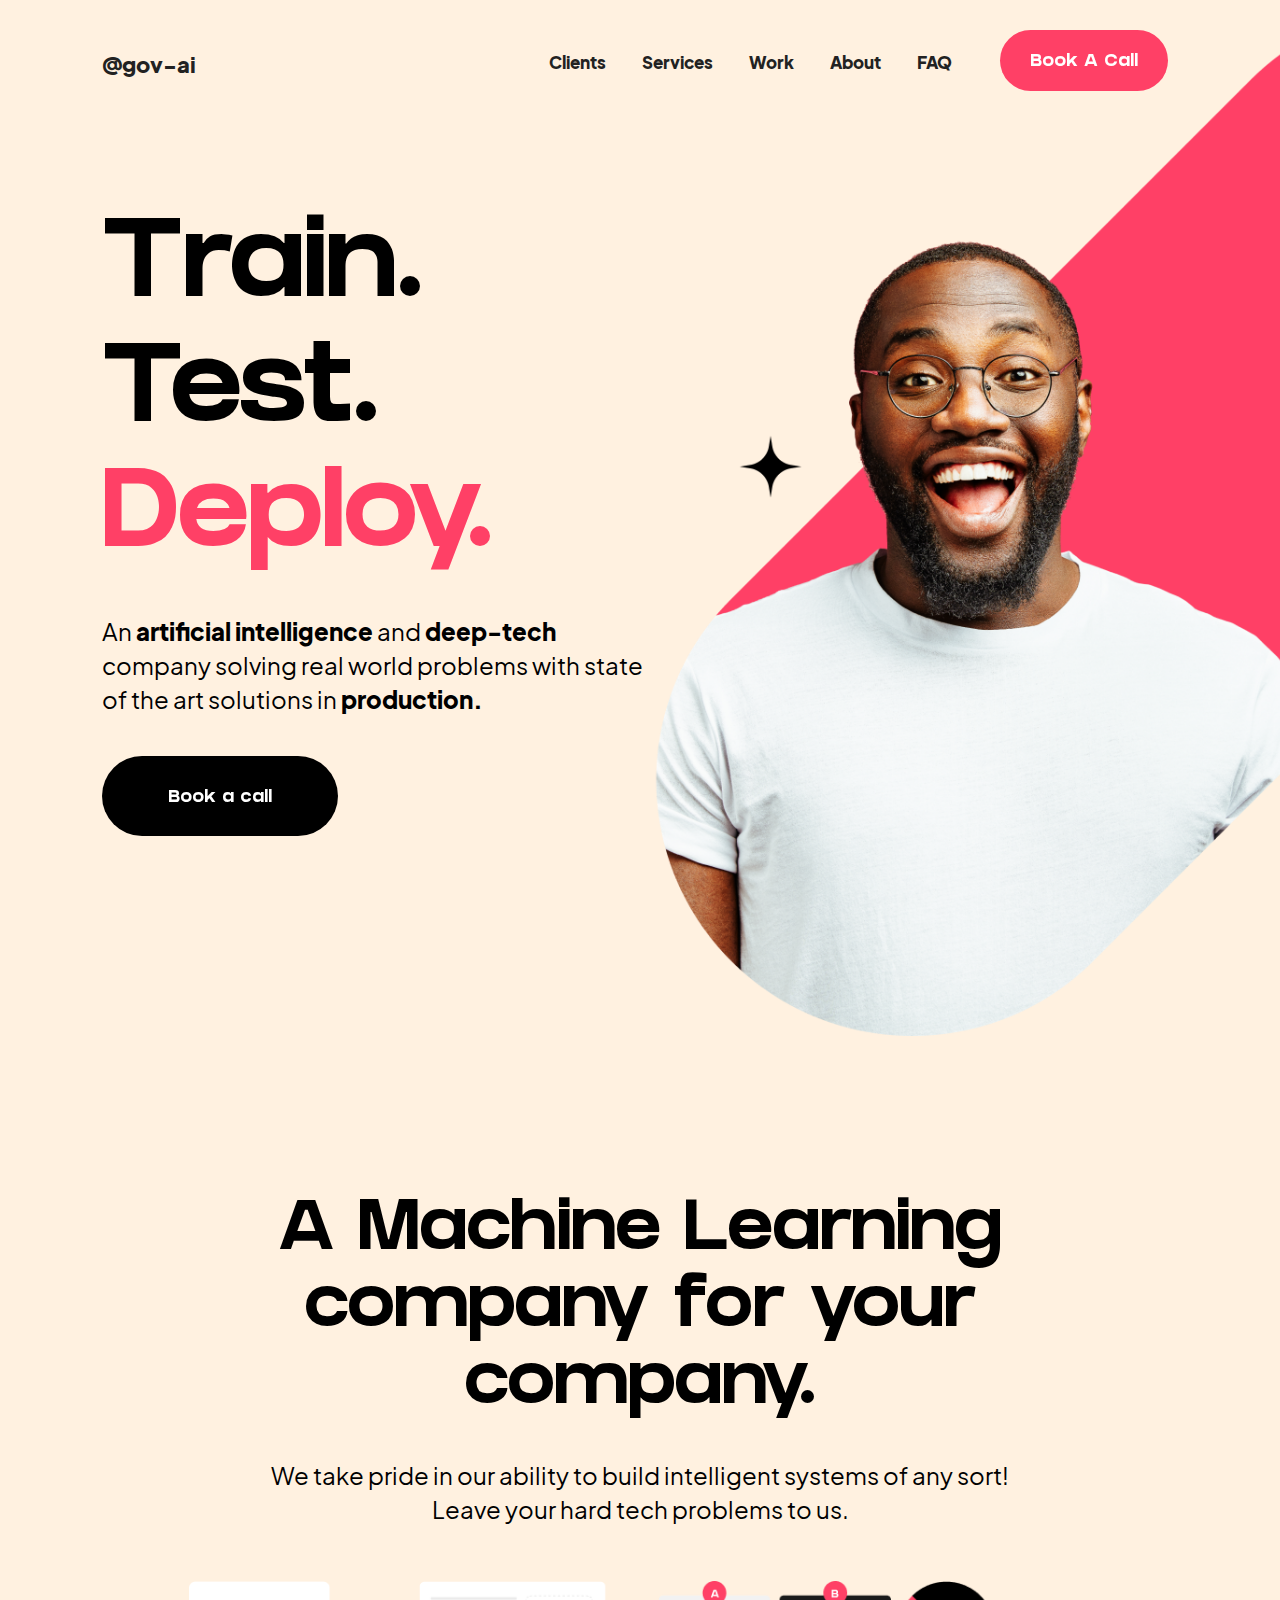
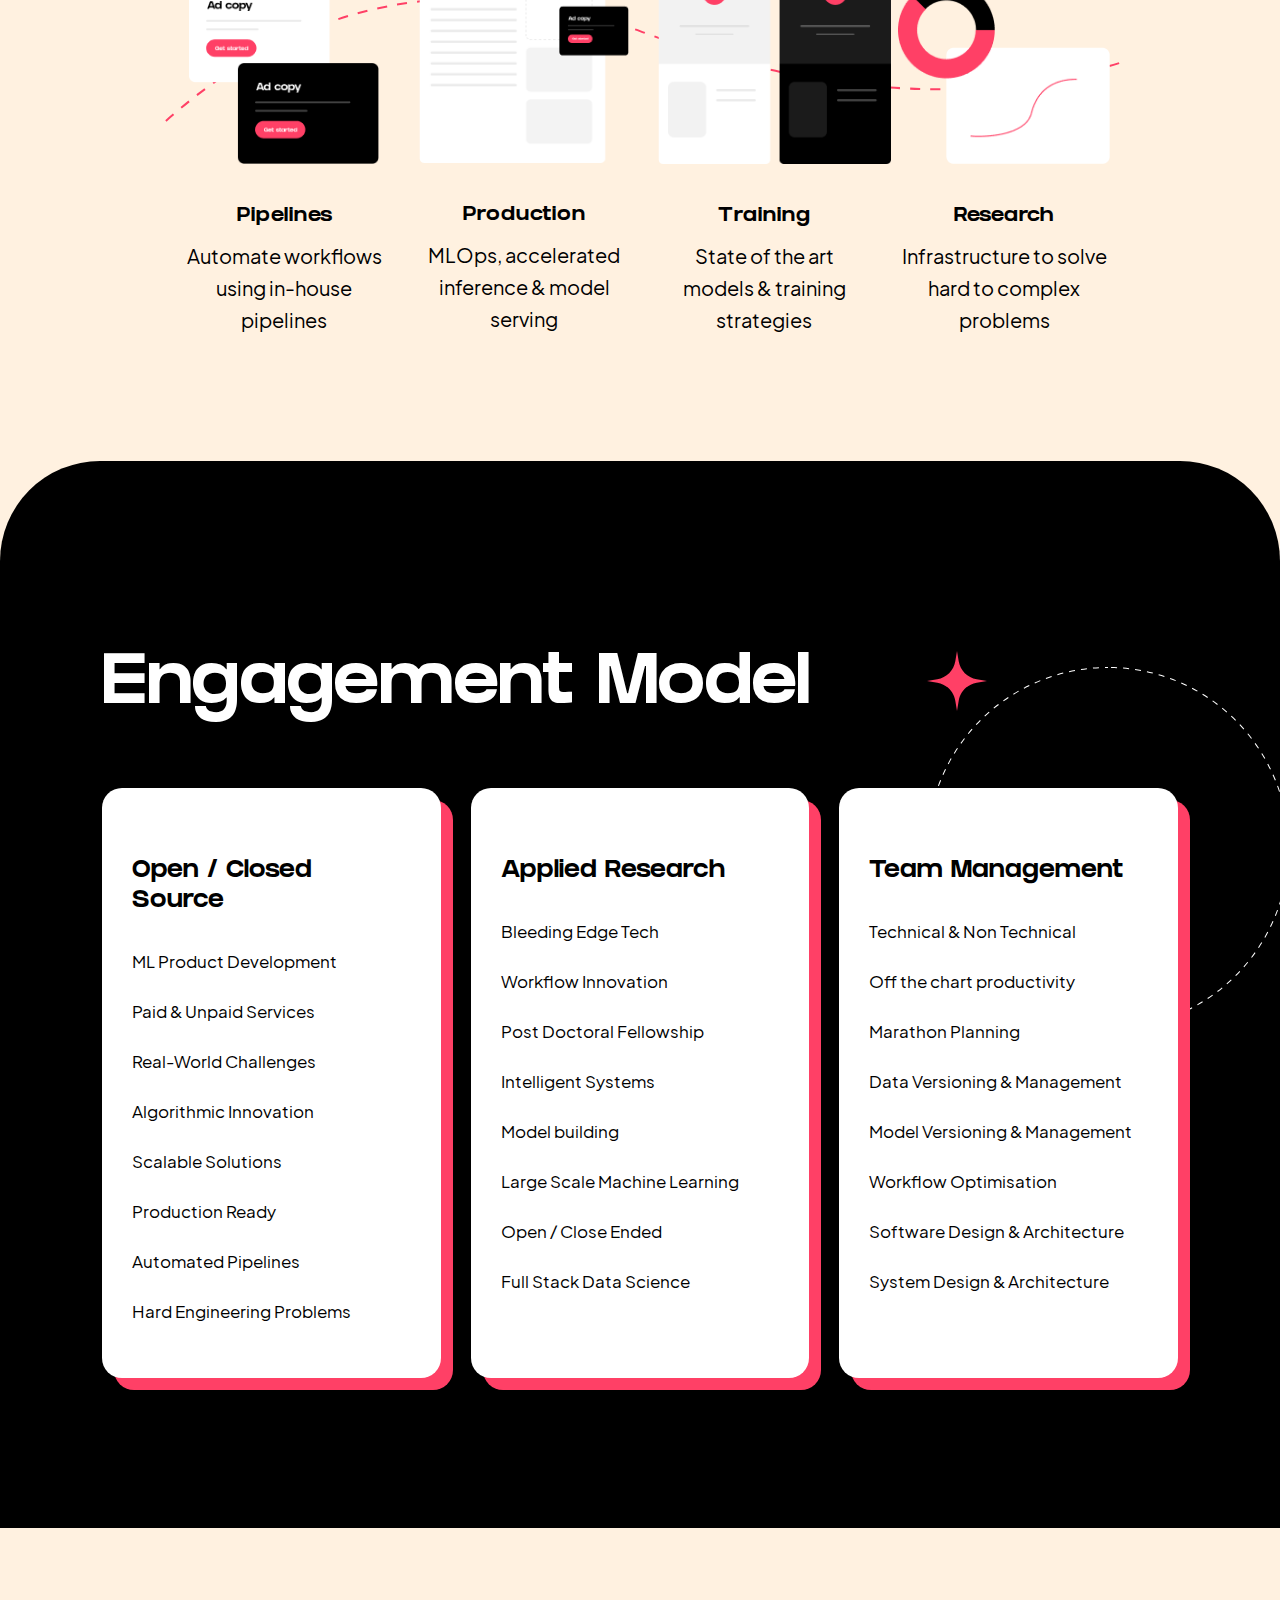
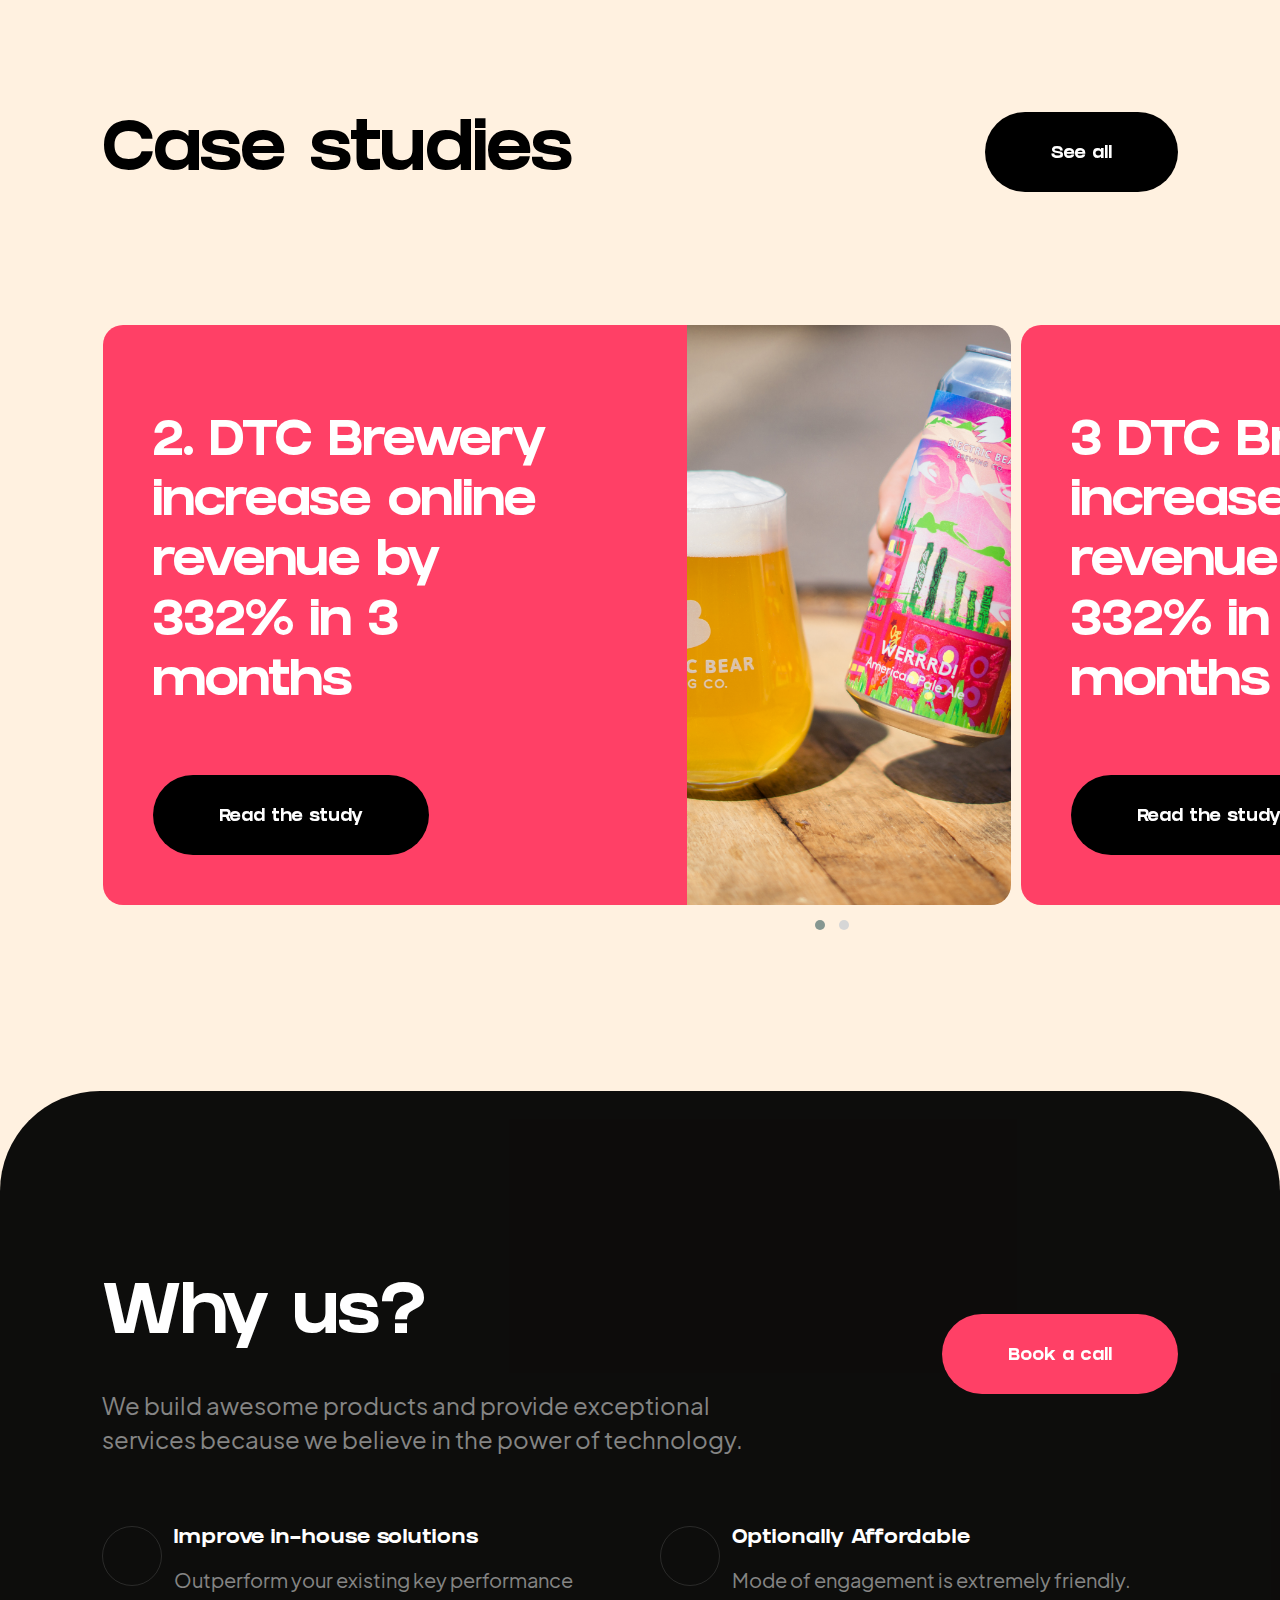
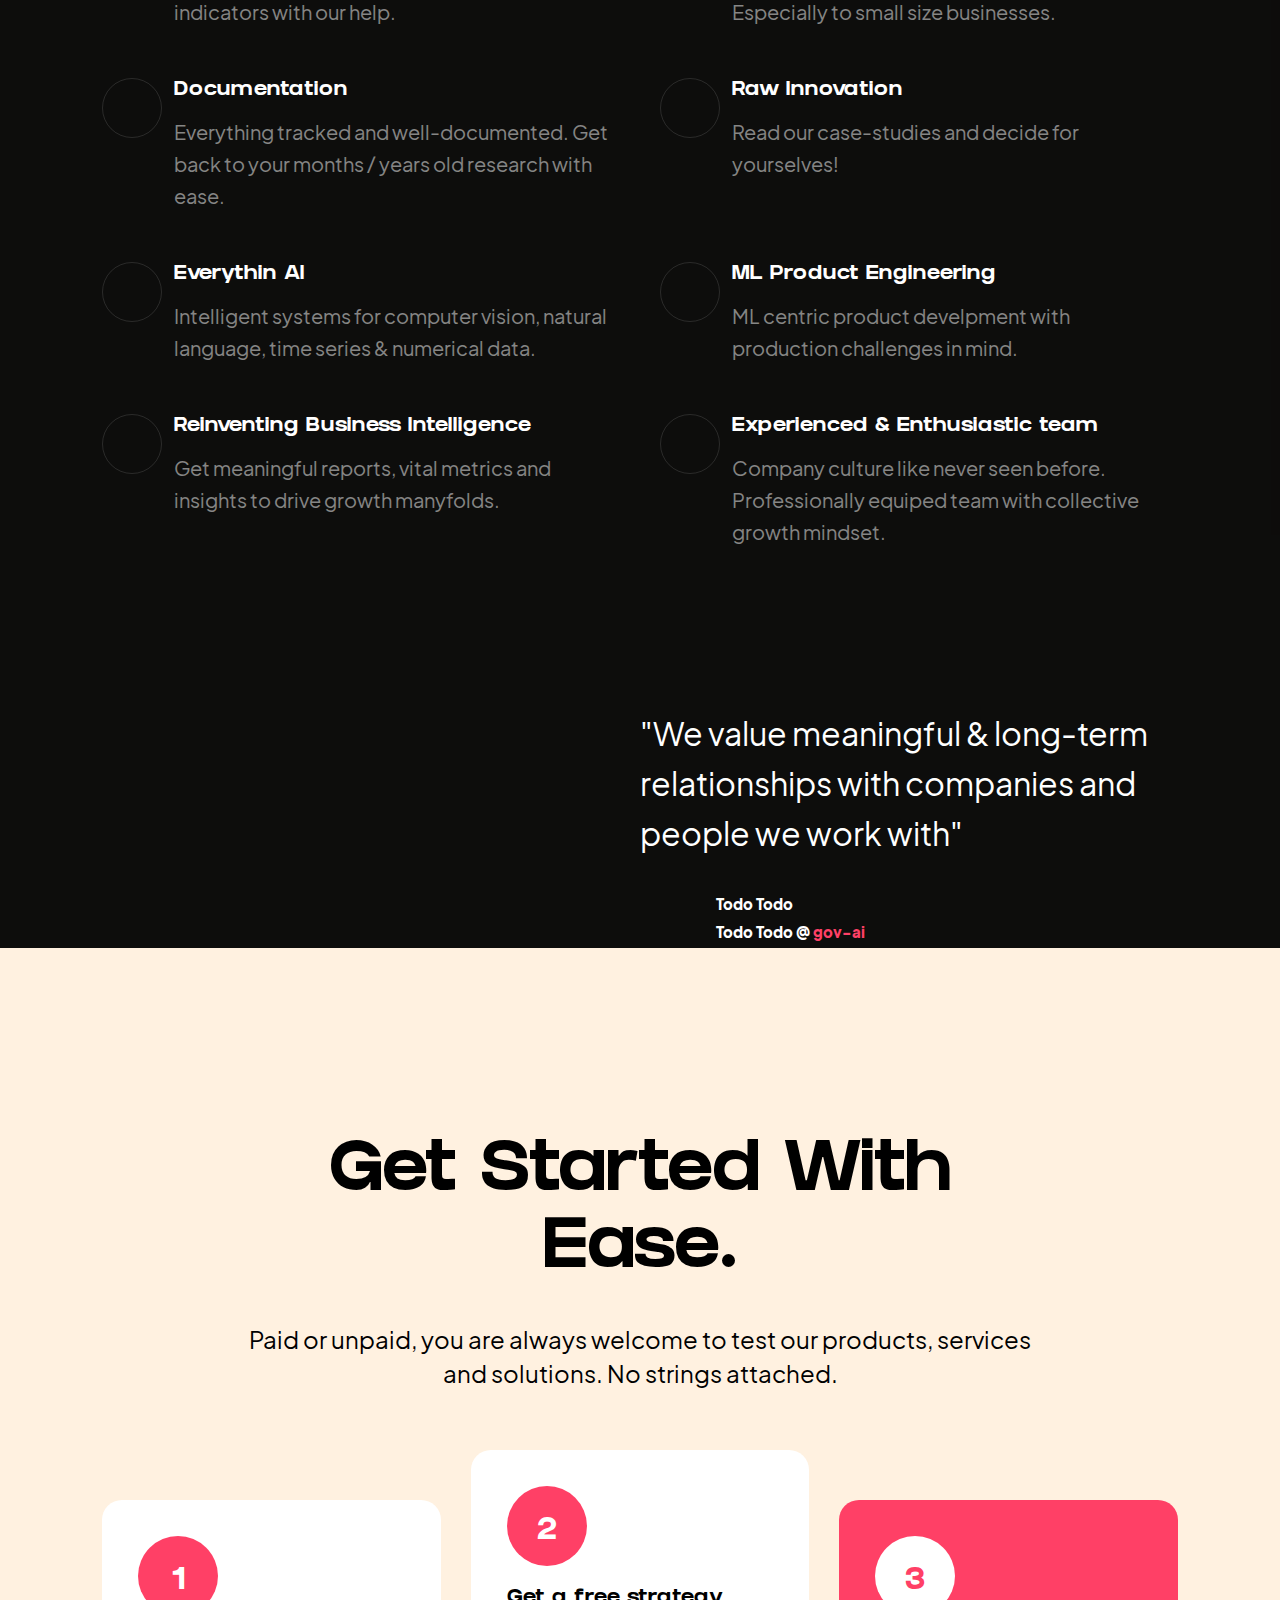
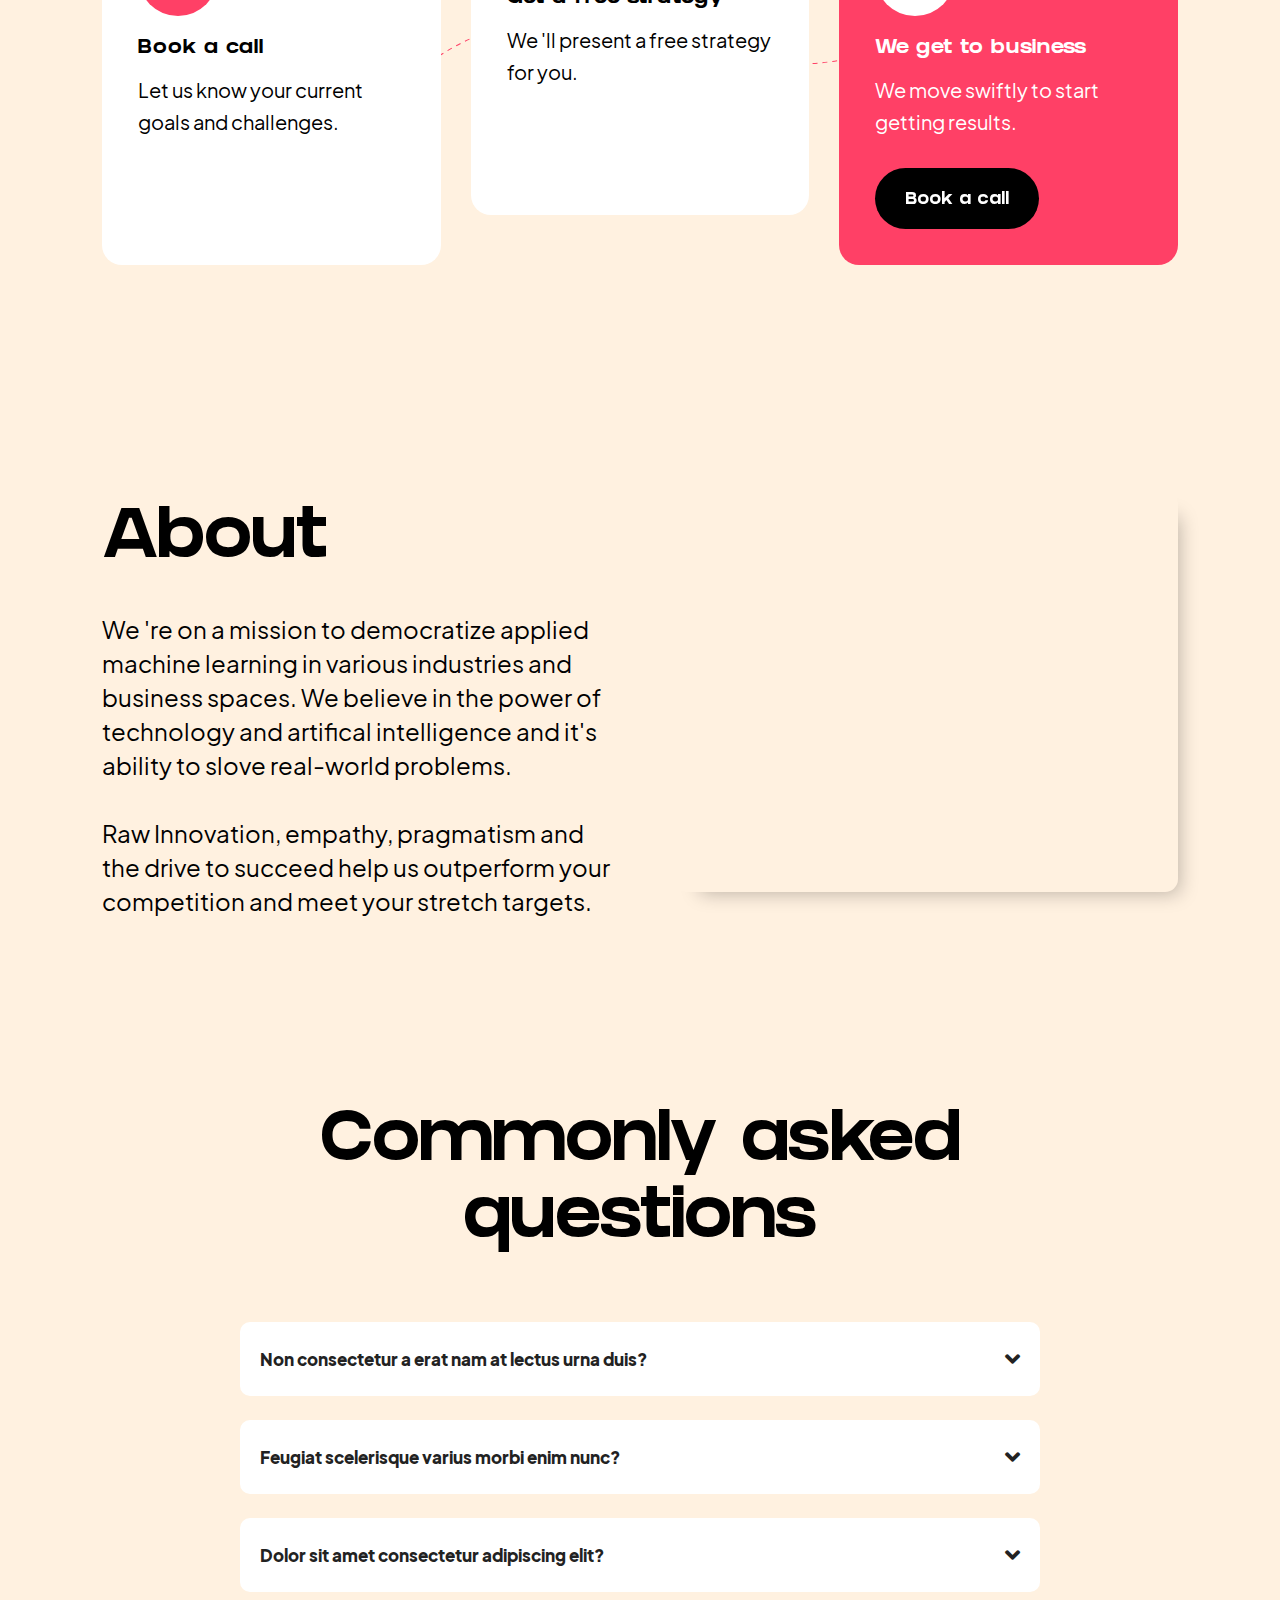
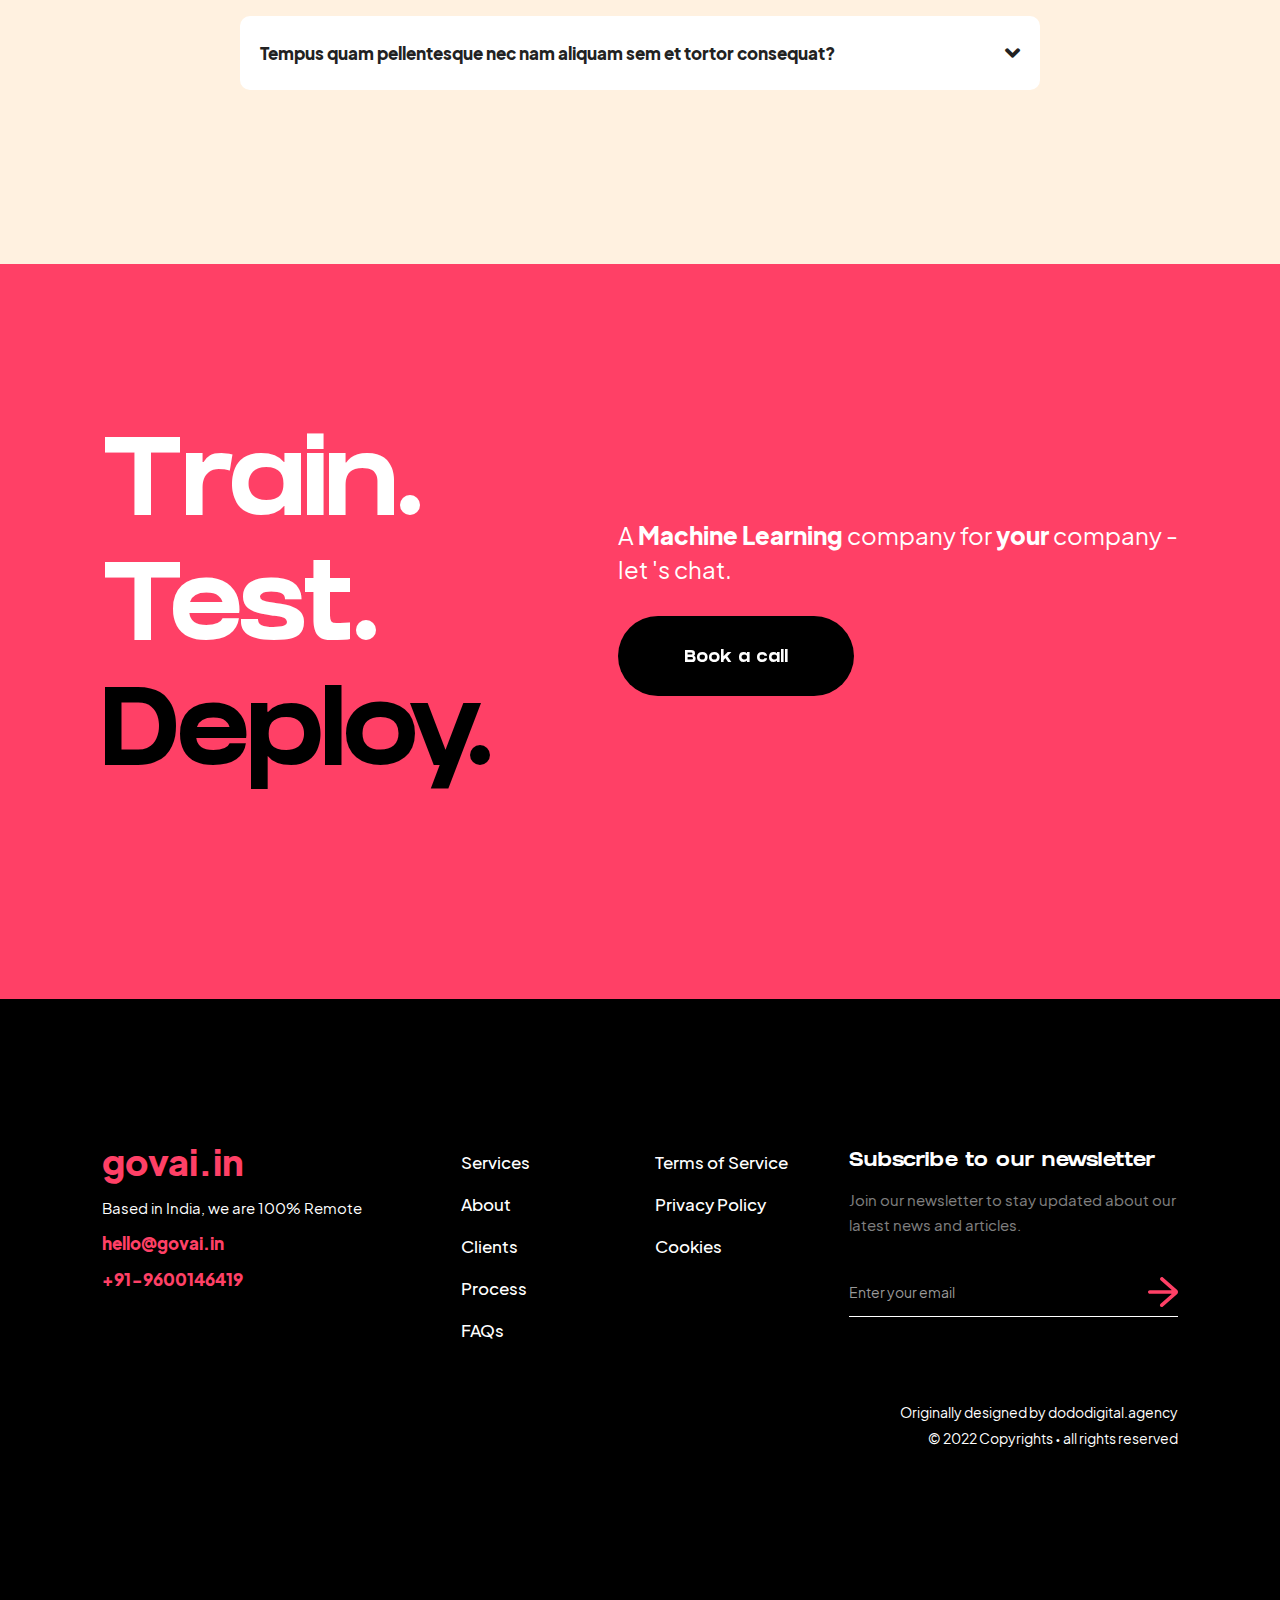
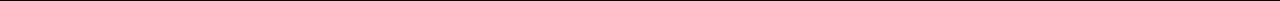
==== index.html @ c2b568fd "todo: change image assets" ====
<!DOCTYPE html>
<html>

<head>
	<meta charset="utf-8" />
	<title>Index</title>
	<meta content="width=device-width, initial-scale=1" name="viewport" />
	<!-- Favicons -->
	<link href="assets/img/favicon.png" rel="icon">
	<link href="assets/img/apple-touch-icon.png" rel="apple-touch-icon">
	<link href="assets/aos/aos.css" rel="stylesheet">
	<link href="assets/bootstrap/css/bootstrap.min.css" rel="stylesheet">
	<link rel="stylesheet" href="css/owl.carousel.min.css">
	<link rel="stylesheet" href="css/owl.theme.default.min.css">
	<link rel="stylesheet" href="https://use.fontawesome.com/releases/v5.15.3/css/all.css">
	<link href="css/style.css" rel="stylesheet"> </head>

<body class="body">
	<nav class="navbar navbar-expand-lg navbar-light ">
		<div class="container"> <a class="navbar-brand" href="index.html">@gov-ai</a>
			<button class="navbar-toggler" type="button" data-bs-toggle="collapse" data-bs-target="#navbarSupportedContent" aria-controls="navbarSupportedContent" aria-expanded="false" aria-label="Toggle navigation"> <span class="navbar-toggler-icon"></span> </button>
			<div class="collapse navbar-collapse" id="navbarSupportedContent">
				<ul class="navbar-nav ms-auto">
					<li class="nav-item"> <a class="nav-link" aria-current="page" href="index.html#clients">Clients</a> </li>
					<li class="nav-item"> <a class="nav-link" href="index.html#Services">Services</a> </li>
					<li class="nav-item"> <a class="nav-link" href="index.html#Case-Studies">Work</a> </li>
					<li class="nav-item"> <a class="nav-link" aria-current="page" href="index.html#about">About</a> </li>
					<li class="nav-item"> <a class="nav-link" href="index.html#faq">FAQ</a> </li>
					<li class="nav-item"> <a class="button nav red w-button" href="#">Book A Call</a> </li>
				</ul>
			</div>
		</div>
	</nav>
	<div class="section hero">
		<div class="container">
			<div class="flex-wrapper align-center hero">
				<div class="flex-col__50 _51">
					<div class="hero__heading-wrapper">
						<h1 class="jumbo-heading">Train.</h1>
						<h1 class="jumbo-heading">Test.</h1>
						<h1 class="jumbo-heading text--red">Deploy.</h1> </div>
					<p class="p-large">
						<br/> An <strong>artificial intelligence </strong> and <strong>deep-tech </strong> company solving real world problems with state of the art solutions in <strong>production.</strong> </p> <a href="#" target="_blank" class="button w-button">Book a call</a> </div> <img src="images/62046fd647576be2dc0fc4c5_Frame%2081.png" sizes="(max-width: 767px) 100vw, (max-width: 1439px) 90vw, 1100px" alt="" class="hero__image" /> <img src="images/6204729679151730fc3619dd_Frame%2082.png" loading="lazy" sizes="(max-width: 1439px) 90vw, 1100px" alt="" class="hero__image-mobile" /> </div>
						
		</div>
	</div>
	
	<!-- CLIENT LOGOS -->
	<!-- <div class="clients">
	   	<div class="container">
			<div class="columns w-row">
				<div class="w-col w-col-3">
					<img src="images/logo-dummy.png" class="img-fluid">
				</div>
					<div class="w-col w-col-3">
					<img src="images/logo-dummy.png" class="img-fluid">
				</div>
					<div class="w-col w-col-3">
					<img src="images/logo-dummy.png" class="img-fluid">
				</div>
					<div class="w-col w-col-3">
					<img src="images/logo-dummy.png" class="img-fluid">
				</div>
			</div>
		</div>
	</div> -->
	
	<!-- REVIEWS -->
	<!-- <div class="quotecards p-t-0" id="clients">
		<div class="quotes__wrpaper">
			<div class="quotes__row">
				<div class="quotes__card">
					<div>We &#x27;ve leaned on their experience to guide our user acquisition strategy - we trust them</div>
					<div class="quotes__details-wrapper">
						<div class="quotes__avatar"> <img src="images/620cd0b87bb13881a971a848_Kim%20Palmer.png" loading="lazy" alt="" /> </div>
						<div>
							<div> <strong>Kim Palmer</strong> </div>
							<div> <strong>Founder @ </strong> <span class="text--red">
                           <strong class="bold-text">Clementine App</strong>
                           </span> </div>
						</div>
					</div>
				</div>
				<div class="quotes__card">
					<div> It &#x27;s been an absolute pleasure working with Dodo - we look forward to a long-term partnership
						<br/> </div>
					<div class="quotes__details-wrapper">
						<div class="quotes__avatar"> <img src="images/620cd0cca9c0561a47e5ac2d_Lou%20alderson.png" loading="lazy" alt="" /> </div>
						<div>
							<div> <strong>Lou Alderson</strong> </div>
							<div> <strong>Co-Founder @ </strong> <span class="text--red">
                           <strong class="bold-text">So Syncd</strong>
                           </span> </div>
						</div>
					</div>
				</div>
				<div class="quotes__card">
					<div> I can tell they really care about our business, we &#x27;ve really benefited working with specialists
						<br/> </div>
					<div class="quotes__details-wrapper">
						<div class="quotes__avatar"> <img src="images/620d7a5924e1ce582a896e4a_620cd0cb29578e20d3041858_James-Collins.png" loading="lazy" alt="" class="image-6" /> </div>
						<div>
							<div> <strong>James Collins</strong> </div>
							<div> <strong>Director @ </strong> <span class="text--red">
                           <strong class="bold-text">Studio Innate (Shop)</strong>
                           </span> </div>
						</div>
					</div>
				</div>
				<div class="quotes__card">
					<div> The online sales we are getting because of their efforts helped us survive the pandemic
						<br/> </div>
					<div class="quotes__details-wrapper">
						<div class="quotes__avatar"> <img src="images/620cd0cb05484f35d1549c97_Chris%20%20Lewis.png" loading="lazy" alt="" /> </div>
						<div>
							<div> <strong>Chris Lewis</strong> </div>
							<div> <strong>MD @ </strong> <span class="text--red">
                           <strong class="bold-text">Electric Bear Brewing</strong>
                           </span> </div>
						</div>
					</div>
				</div>
			</div>
			<div class="quotes__row second-row">
				<div class="quotes__card">
					<div> We moved from a big 6 agency to Dodo, they care and implement strategies that work
						<br/> </div>
					<div class="quotes__details-wrapper">
						<div class="quotes__avatar"> <img src="images/620cd0cb04c60a176fa9cbbd_Dan%20Evans.png" loading="lazy" alt="" /> </div>
						<div>
							<div> <strong>Dan Evans</strong> </div>
							<div> <strong>Marketing Manager @ </strong> <span class="text--red">
                           <strong class="bold-text">Salad Money</strong>
                           </span> </div>
						</div>
					</div>
				</div>
				<div class="quotes__card">
					<div> Super impressed with Dodo &#x27;s methodology, and most importantly the results we are seeing
						<br/> </div>
					<div class="quotes__details-wrapper">
						<div class="quotes__avatar"> <img src="images/620cd10c4023ef1cd6615a58_Audrey%20Bogdanivic.png" loading="lazy" alt="" /> </div>
						<div>
							<div> <strong>Audrey Bogdanovic</strong> </div>
							<div> <strong>Marketing Consultant @ </strong> <span class="text--red">
                           <strong class="bold-text">Pantheon </strong>
                           </span> </div>
						</div>
					</div>
				</div>
				<div class="quotes__card">
					<div> These guys dramatically improved what we’d been doing in-house
						<br/> </div>
					<div class="quotes__details-wrapper">
						<div class="quotes__avatar"> <img src="images/620cd0cb29578ec86e041855_Meddy%20Daryadel.png" loading="lazy" alt="" /> </div>
						<div>
							<div> <strong>Meddy Daryadel</strong> </div>
							<div> <strong>CEO @ </strong> <span class="text--red">
                           <strong class="bold-text">GOAT App</strong>
                           </span> </div>
						</div>
					</div>
				</div>
				<div class="quotes__card">
					<div> They beat their own forecasts by a factor of 3. I have no hesitation in recommending them
						<br/> </div>
					<div class="quotes__details-wrapper">
						<div class="quotes__avatar"> <img src="images/620cd0cc6905ca3c6fd529c4_Juliet%20Lecchini.png" loading="lazy" alt="" /> </div>
						<div>
							<div> <strong>Juliet Lecchini</strong> </div>
							<div> <strong>Marketing Director @ </strong> <span class="text--red">
                           <strong class="bold-text">Ricardo PLC</strong>
                           </span> </div>
						</div>
					</div>
				</div>
			</div>
		</div>
	</div> -->
	
	
	<div class="section-2 wf-section">
		<div class="w-container">
			<div class="container-800">
				<h2 class="amplify-your-growth">A <span class="text--red">Machine Learning</span> company for your company.</h2>
				<p class="p-large journey">We take pride in our ability to build intelligent systems of any sort! Leave your hard tech problems to us.</p>
			</div>
			<div class="div-block-4"></div>
			<div class="columns w-row">
				<div class="w-col w-col-3">
					<div class="white-box"> <img src="images/623c6fc6bc130c70bcc1dff7_Group%20103.png" alt="" class="image-8" />
						<h3 class="graphic-services-header">Pipelines</h3>
						<p class="graphics-paragraph">Automate workflows using in-house pipelines</p>
					</div>
				</div>
				<div class="w-col w-col-3">
					<div class="white-box"> <img src="images/623c6a42a69aa27155def750_Group%20104.png" width="210" alt="" />
						<h3 class="graphic-services-header">Production</h3>
						<p class="graphics-paragraph">MLOps, accelerated inference &amp; model serving</p>
					</div>
				</div>
				<div class="w-col w-col-3">
					<div class="white-box"> <img src="images/623c6a43b6521634f92db667_Group%20109.png" alt="" class="image-7" />
						<h3 class="graphic-services-header">Training</h3>
						<p class="graphics-paragraph">State of the art models &amp; training strategies</p>
					</div>
				</div>
				<div class="w-col w-col-3">
					<div class="white-box"> <img src="images/623c6fe0a6ef646201e697c5_Group%20111.png" alt="" />
						<h3 class="graphic-services-header">Research</h3>
						<p class="graphics-paragraph">Infrastructure to solve hard to complex problems</p>
					</div>
				</div>
			</div>
		</div>
	</div>
	<div id="Services" class="section black">
		<div class="container">
			<h1 class="heading">Engagement Model</h1>
			<div class="w-layout-grid services__grid">
				<div class="div-block">
					<h2 class="header-2">Open &#47; Closed Source</h2>
					<div class="m-t-30">
						<div class="services__row">
							<div>ML Product Development</div>
						</div>
						<div class="services__row">
							<div>Paid &amp; Unpaid Services</div>
						</div>
						<div class="services__row">
							<div>Real-World Challenges</div>
						</div>
						<div class="services__row">
							<div>Algorithmic Innovation</div>
						</div>
						<div class="services__row">
							<div>Scalable Solutions</div>
						</div>
						<div class="services__row">
							<div>Production Ready</div>
						</div>
						<div class="services__row">
							<div>Automated Pipelines</div>
						</div>
						<div class="services__row">
							<div>Hard Engineering Problems</div>
						</div>
					</div>
				</div>
				<div class="div-block">
					<h2 class="header-2">Applied Research</h2>
					<div class="m-t-30">
						<div class="services__row">
							<div>Bleeding Edge Tech</div>
						</div>
						<div class="services__row">
							<div>Workflow Innovation</div>
						</div>
						<div class="services__row">
							<div>Post Doctoral Fellowship</div>
						</div>
						<div class="services__row">
							<div>Intelligent Systems</div>
						</div>
						<div class="services__row">
							<div>Model building</div>
						</div>
						<div class="services__row">
							<div>Large Scale Machine Learning</div>
						</div>
						<div class="services__row">
							<div>Open &#47; Close Ended</div>
						</div>
						<div class="services__row">
							<div>Full Stack Data Science</div>
						</div>
					</div>
				</div>
				<div class="div-block">
					<h2 class="header-2">Team Management</h2>
					<div class="m-t-30">
						<div class="services__row">
							<div>Technical &amp; Non Technical</div>
						</div>
						<div class="services__row">
							<div>Off the chart productivity</div>
						</div>
						<div class="services__row">
							<div>Marathon Planning</div>
						</div>
						<div class="services__row">
							<div>Data Versioning &amp; Management</div>
						</div>
						<div class="services__row">
							<div>Model Versioning &amp; Management</div>
						</div>
						<div class="services__row">
							<div>Workflow Optimisation</div>
						</div>
						<div class="services__row">
							<div>Software Design &amp; Architecture</div>
						</div>
						<div class="services__row">
							<div>System Design &amp; Architecture</div>
						</div>
					</div>
				</div>
			</div> <img src="images/6206c901a341aba57ff04a7e_Group%2083.svg" loading="lazy" alt="" class="image" /> </div>
	</div>
	<div id="Case-Studies" class="section slider">
		<div class="container">
			<div class="header__flex">
				<div>
					<h1>Case studies</h1> </div> <a href="all.html" class="button m-t-0 w-button">See all</a> </div>
					
					<div class="outside-box-right">
			<div class="blog-slides owl-carousel owl-theme owl-loaded owl-drag">
				<div class="owl-stage-outer">
					<div class="owl-stage" style="transform: translate3d(-1146px, 0px, 0px); transition: all 0.25s ease 0s; width: 3820px;">
						<div class="owl-item cloned">
							<div class="item-courses w-slide">
								<div class="w-dyn-list">
									<div role="list" class="w-dyn-items">
										<div role="listitem" class="w-dyn-item">
											<div class="case-study__block">
												<div class="case-study__left">
													<h2 class="case-study__title">1. DTC Brewery increase online revenue by 332% in 3 months </h2> <a href="case-study.html" class="button w-button">Read the study</a> <img loading="lazy" src="images/620ad773787588190abf073f_Group%2086.svg" alt="" class="image-4"> </div>
												<div class="case-study__right"> <img loading="lazy" src="images/6239e544ad3659049673953d_Werrrd Beer - Elecrtic Bear Brewing (1).jpg" alt="" class="case-study__img"> </div>
											</div>
										</div>
									</div>
								</div>
							</div>
						</div>
						<div class="owl-item">
							<div class="item-courses w-slide">
								<div class="w-dyn-list">
									<div role="list" class="w-dyn-items">
										<div role="listitem" class="w-dyn-item">
											<div class="case-study__block">
												<div class="case-study__left">
													<h2 class="case-study__title">2. DTC Brewery increase online revenue by 332% in 3 months </h2> <a href="case-study.html" class="button w-button">Read the study</a> <img loading="lazy" src="images/620ad773787588190abf073f_Group%2086.svg" alt="" class="image-4"> </div>
												<div class="case-study__right"> <img loading="lazy" src="images/6239e544ad3659049673953d_Werrrd Beer - Elecrtic Bear Brewing (1).jpg" alt="" class="case-study__img"> </div>
											</div>
										</div>
									</div>
								</div>
							</div>
						</div>
						<div class="owl-item">
							<div class="item-courses w-slide">
								<div class="w-dyn-list">
									<div role="list" class="w-dyn-items">
										<div role="listitem" class="w-dyn-item">
											<div class="case-study__block">
												<div class="case-study__left">
													<h2 class="case-study__title">3 DTC Brewery increase online revenue by 332% in 3 months </h2> <a href="case-study.html" class="button w-button">Read the study</a> <img loading="lazy" src="images/620ad773787588190abf073f_Group%2086.svg" alt="" class="image-4"> </div>
												<div class="case-study__right"> <img loading="lazy" src="images/6239e544ad3659049673953d_Werrrd Beer - Elecrtic Bear Brewing (1).jpg" alt="" class="case-study__img"> </div>
											</div>
										</div>
									</div>
								</div>
							</div>
						</div>
						<div class="owl-item">
							<div class="item-courses w-slide">
								<div class="w-dyn-list">
									<div role="list" class="w-dyn-items">
										<div role="listitem" class="w-dyn-item">
											<div class="case-study__block">
												<div class="case-study__left">
													<h2 class="case-study__title">40 DTC Brewery increase online revenue by 332% in 3 months </h2> <a href="case-study.html" class="button w-button">Read the study</a> <img loading="lazy" src="images/620ad773787588190abf073f_Group%2086.svg" alt="" class="image-4"> </div>
												<div class="case-study__right"> <img loading="lazy" src="images/6239e544ad3659049673953d_Werrrd Beer - Elecrtic Bear Brewing (1).jpg" alt="" class="case-study__img"> </div>
											</div>
										</div>
									</div>
								</div>
							</div>
						</div>
					</div>
				</div>
			</div>
			</div>
		</div>
	</div>
	<div class="section black p-b-0">
		<div class="container">
			<div class="header__flex">
				<div class="div-block-5">
					<h1 class="heading-2">Why us?</h1>
					<p class="p-large transparent"> We build awesome products and provide exceptional services because we believe in the power of technology.
						<br/> </p>
				</div> <a href="#" target="_blank" class="button red m-t-0 m-t-30 w-button">Book a call</a> </div>
			<div class="w-layout-grid grid">
				<div class="benefits__card">
					<div class="benefits__icon-wrapper"> <img src="images/6206ca2e2cd21c6172f73b50_graph-stats-ascend%201.svg" loading="lazy" alt="" /> </div>
					<div>
						<div class="header__20">Improve in-house solutions</div>
						<p class="text--transparent">Outperform your existing key performance indicators with our help.</p>
					</div>
				</div>
				<div class="benefits__card">
					<div class="benefits__icon-wrapper"> <img src="images/6206ca2e35be1d1dde36df23_performance-increase%201.svg" loading="lazy" alt="" /> </div>
					<div>
						<div class="header__20">Optionally Affordable</div>
						<p class="text--transparent">Mode of engagement is extremely friendly. Especially to small size businesses.</p>
					</div>
				</div>
				<div class="benefits__card">
					<div class="benefits__icon-wrapper"> <img src="images/6206ca2efc60f3faf5dc273d_messages-bubble%201.svg" loading="lazy" alt="" /> </div>
					<div>
						<div class="header__20">Documentation</div>
						<p class="text--transparent">Everything tracked and well-documented. Get back to your months &#47; years old research with ease.</p>
					</div>
				</div>
				<div class="benefits__card">
					<div class="benefits__icon-wrapper"> <img src="images/6206ca2e9eb99f3cd703990f_idea-message%201.svg" loading="lazy" alt="" /> </div>
					<div>
						<div class="header__20">Raw Innovation</div>
						<p class="text--transparent">Read our case-studies and decide for yourselves!</p>
					</div>
				</div>
				<div class="benefits__card">
					<div class="benefits__icon-wrapper"> <img src="images/6206ca2e22a8ac2e02bcb1ce_check-double-1%201.svg" loading="lazy" alt="" /> </div>
					<div>
						<div class="header__20">Everythin AI</div>
						<p class="text--transparent">Intelligent systems for computer vision, natural language, time series & numerical data.</p>
					</div>
				</div>
				<div class="benefits__card">
					<div class="benefits__icon-wrapper"> <img src="images/6206ca2ecba20868dfc356a6_business-deal-handshake-1%201.svg" loading="lazy" alt="" /> </div>
					<div>
						<div class="header__20">ML Product Engineering</div>
						<p class="text--transparent">ML centric product develpment with production challenges in mind.</p>
					</div>
				</div>
				<div class="benefits__card pricing">
					<div class="benefits__icon-wrapper"> <img src="images/6206ca2e7da17030c54b5979_job-seach-man%201.svg" loading="lazy" alt="" /> </div>
					<div>
						<div class="header__20">Fair + clear pricing</div>
						<p class="text--transparent">Nothing should be a surprise when it comes to cost. Ours is competitive and easy to understand.</p>
					</div>
				</div>
				<div class="benefits__card">
					<div class="benefits__icon-wrapper"> <img src="images/6206ca2eac6f6a03c3cc6d86_analytics-pie-2%201.svg" loading="lazy" alt="" /> </div>
					<div>
						<div class="header__20">Reinventing Business Intelligence</div>
						<p class="text--transparent">Get meaningful reports, vital metrics and insights to drive growth manyfolds.</p>
					</div>
				</div>
				<div class="benefits__card">
					<div class="benefits__icon-wrapper"> <img src="images/6206ca2ec93a445592e8f3dc_smiley-happy%201.svg" loading="lazy" alt="" /> </div>
					<div>
						<div class="header__20">Experienced &amp; Enthusiastic team</div>
						<p class="text--transparent">Company culture like never seen before. Professionally equiped team with collective growth mindset.</p>
					</div>
				</div>
			</div>
		</div>
	</div>
	<div class="section benefits__quote">
		<div class="container">
			<div class="benefits__quote-wrapper"> <img src="images/6206cd01d9ecceac36036929_Frame%2086.svg" loading="lazy" alt="" class="features__quote-bg" />
				<div class="benefits__quote-wrapper-col">
					<div>&quot;We value meaningful &amp; long-term relationships with companies and people we work with&quot;</div>
					<div class="quotes__details-wrapper m-t-30">
						<div class="quotes__avatar"> <img src="images/620cd0cca9c05657f9e5ac2c_Jamie%20Hodgson.png" loading="lazy" alt="" /> </div>
						<div>
							<div> <strong>Todo Todo</strong> </div>
							<div> <strong>Todo Todo @ </strong> <span class="text--red">
                           <strong class="bold-text">gov-ai</strong>
                           </span> </div>
						</div>
					</div>
				</div>
			</div>
		</div> <img src="images/6206cd01d9ecceac36036929_Frame%2086.svg" loading="lazy" alt="" class="features__quote-img-mobile" /> </div>
	<div id="Process" class="section">
		<div class="container">
			<div class="container-800">
				<h1>Get Started With Ease.</h1>
				<p class="p-large">Paid or unpaid, you are always welcome to test our products, services and solutions. No strings attached.</p>
			</div>
			<div class="w-layout-grid process_grid">
				<div class="process_card push-down">
					<div class="process__number">
						<div>1</div>
					</div>
					<div class="header__20">Book a call</div>
					<p>Let us know your current goals and challenges.</p>
				</div>
				<div class="process_card">
					<div class="process__number">
						<div>2</div>
					</div>
					<div class="header__20">Get a free strategy</div>
					<p>We &#x27;ll present a free strategy for you.</p>
				</div>
				<div class="process_card red">
					<div class="process__number white">
						<div>3</div>
					</div>
					<div class="header__20">We get to business</div>
					<p>We move swiftly to start getting results.</p> <a href="#" target="_blank" class="button nav m-l-0 m-t-20 w-button">Book a call</a> <img src="images/620ad67ea275665d29be517b_smoothinnercorner.svg" loading="lazy" alt="" class="process__star" /> </div>
			</div>
		</div>
	</div>
	<div id="about" class="section p-t-100 m-t-0">
		<div class="container">
			<div class="flex-wrapper align-center">
				<div class="flex-col__50 m-r-60">
					<h1>About</h1>
					<div class="p-large"> We &#x27;re on a mission to democratize applied machine learning in various industries and business spaces. We believe in the power of technology and artifical intelligence and it's ability to slove real-world problems.
						<br/> ‍
						<br/> Raw Innovation, empathy, pragmatism and the drive to succeed help us outperform your competition and meet your stretch targets.
						<br/> </div> <a href="#" target="_blank" class="button about w-button">Book a call</a> </div>
				<div class="about__img-wrapper"> <img src="images/about.png" loading="lazy" sizes="(max-width: 991px) 90vw, (max-width: 1439px) 42vw, 514.8567504882812px" alt="" class="position-relative z-1" /> </div>
			</div>
		</div>
	</div>
	<div id="faq" class="section p-t-0">
		<div class="container">
			<div class="container-800">
				<h1>Commonly asked questions</h1>
				<div class="faq__list faq">
					<div class="faq-list">
						<ul>
							<li data-aos="fade-up" class="aos-init aos-animate"> <a data-bs-toggle="collapse" class="collapse collapsed" data-bs-target="#faq-list-1" aria-expanded="false">Non consectetur a erat nam at lectus urna duis? <i class="fas fa-angle-down icon-show"></i>
							
							<i class="fas fa-angle-up icon-close"></i></a>
								<div id="faq-list-1" class="collapse" data-bs-parent=".faq-list" style="">
									<p> Feugiat pretium nibh ipsum consequat. Tempus iaculis urna id volutpat lacus laoreet non curabitur gravida. Venenatis lectus magna fringilla urna porttitor rhoncus dolor purus non.</p> <a href="#"><span class="text-span"><strong>Book a call →</strong></span></a> </div>
							</li>
							<li data-aos="fade-up" data-aos-delay="100" class="aos-init aos-animate"> <a data-bs-toggle="collapse" data-bs-target="#faq-list-2" class="collapsed" aria-expanded="false">Feugiat scelerisque varius morbi enim nunc? <i class="fas fa-angle-down icon-show"></i><i class="fas fa-angle-up icon-close"></i></a>
								<div id="faq-list-2" class="collapse" data-bs-parent=".faq-list">
									<p> Dolor sit amet consectetur adipiscing elit pellentesque habitant morbi. Id interdum velit laoreet id donec ultrices. Fringilla phasellus faucibus scelerisque eleifend donec pretium. Est pellentesque elit ullamcorper dignissim. Mauris ultrices eros in cursus turpis massa tincidunt dui.</p> <a href="#"><span class="text-span"><strong>Book a call →</strong></span></a> </div>
							</li>
							<li data-aos="fade-up" data-aos-delay="200" class="aos-init aos-animate"> <a data-bs-toggle="collapse" data-bs-target="#faq-list-3" class="collapsed" aria-expanded="false">Dolor sit amet consectetur adipiscing elit? <i class="fas fa-angle-down icon-show"></i><i class="fas fa-angle-up icon-close"></i></a>
								<div id="faq-list-3" class="collapse" data-bs-parent=".faq-list">
									<p> Eleifend mi in nulla posuere sollicitudin aliquam ultrices sagittis orci. Faucibus pulvinar elementum integer enim. Sem nulla pharetra diam sit amet nisl suscipit. Rutrum tellus pellentesque eu tincidunt. Lectus urna duis convallis convallis tellus. Urna molestie at elementum eu facilisis sed odio morbi quis</p> <a href="#"><span class="text-span"><strong>Book a call →</strong></span></a> </div>
							</li>
							<li data-aos="fade-up" data-aos-delay="300" class="aos-init aos-animate"> <a data-bs-toggle="collapse" data-bs-target="#faq-list-4" class="collapsed" aria-expanded="false">Tempus quam pellentesque nec nam aliquam sem et tortor consequat? <i class="fas fa-angle-down icon-show"></i><i class="fas fa-angle-up icon-close"></i></a>
								<div id="faq-list-4" class="collapse" data-bs-parent=".faq-list">
									<p> Molestie a iaculis at erat pellentesque adipiscing commodo. Dignissim suspendisse in est ante in. Nunc vel risus commodo viverra maecenas accumsan. Sit amet nisl suscipit adipiscing bibendum est. Purus gravida quis blandit turpis cursus in.</p> <a href="#"><span class="text-span"><strong>Book a call →</strong></span></a> </div>
							</li>
						</ul>
					</div>
				</div>
			</div>
		</div>
	</div>
	<div class="section red cta">
		<div class="container">
			<div class="header__flex">
				<div class="hero__heading-wrapper">
					<h1 class="jumbo-heading">Train.</h1>
					<h1 class="jumbo-heading">Test.</h1>
					<h1 class="jumbo-heading text--black">Deploy.</h1> </div>
				<div>
					<div class="p-large"> A <strong>Machine Learning</strong> company for <strong>your</strong> company -
						<br/> let &#x27;s chat.<strong></strong> </div> <a href="#" class="button black w-button">Book a call</a> </div>
			</div>
		</div> <img src="images/620ad9b6adbf242ff8f98229_Rectangle%2020.svg" loading="lazy" alt="" class="cta__arch" /> <img src="images/620ad9e7f7772948d4c3c7ff_Group%2087.svg" loading="lazy" alt="" class="image-2" /> </div>
	<div class="section bg--black">
		<div class="container">
			<div class="w-layout-grid footer__grid">
				<div>
					<a href="#" aria-current="page" class="footer__logo w-inline-block w--current"> govai.in </a>
					<p class="p-small">Based in India, we are 100% Remote</p> <a href="#" class="text-link--red display__block m-b-10">hello@govai.in</a> <a href="#" class="text-link--red display__block">+91-9600146419</a>
					<div class="footer__social-wrapper">
						<a href="#" target="_blank" class="footer__social-link w-inline-block"> <img src="images/620adb09060d566804a67a0a_004-instagram%201.svg" loading="lazy" alt="" /> </a>
						<a href="#" target="_blank" class="footer__social-link w-inline-block"> <img src="images/620adb09ea1db333ec91d32a_linkedin-3%201.svg" loading="lazy" alt="" /> </a>
					</div>
				</div>
				<div class="div-block-2"> <a href="#" class="text-link--white display--block m-b-16">Services</a> <a href="#" class="text-link--white display--block m-b-16">About</a> <a href="#" class="text-link--white display--block m-b-16">Clients</a> <a href="#" class="text-link--white display--block m-b-16">Process</a> <a href="#" class="text-link--white display--block m-b-16">FAQs</a> </div>
				<div class="div-block-2"> <a href="#" target="_blank" class="text-link--white display--block m-b-16">Terms of Service</a> <a href="#" target="_blank" class="text-link--white display--block m-b-16">Privacy Policy</a> <a href="#" class="text-link--white display--block m-b-16">Cookies</a> </div>
				<div>
					<div class="header__20">Subscribe to our newsletter</div>
					<p class="p-small transparent">Join our newsletter to stay updated about our latest news and articles.</p>
					<div class="form-block w-form">
						<form id="email-form" name="email-form" data-name="Email Form" method="get" class="form">
							<input type="email" class="footer__input w-input" maxlength="256" name="Email-2" data-name="Email 2" placeholder="Enter your email" id="Email-2" />
							<input type="submit" value="" data-wait="Please wait..." class="footer__submit w-button" /> </form>
						<div class="w-form-done">
							<div>Thank you! Your submission has been received!</div>
						</div>
						<div class="w-form-fail">
							<div>Oops! Something went wrong while submitting the form.</div>
						</div>
					</div>
				</div>
			</div>
			<div class="company-no">
				<div class="footer-small-print">Originally designed by dododigital.agency</div>
				<div class="footer-small-print">© 2022 Copyrights • all rights reserved</div>
				<!-- <div class="footer-small-print"> <strong>Company No.</strong> 12013830 •<strong>VAT no</strong> <strong class="bold-text-15">.</strong> 336780970 </div> -->
			</div>
		</div>
	</div>
	<script src="https://code.jquery.com/jquery-3.6.0.min.js"></script>
	<script src="https://ajax.googleapis.com/ajax/libs/jquery/3.5.1/jquery.min.js"></script>
	<script src="assets/bootstrap/js/bootstrap.bundle.min.js"></script>
	<script src="js/owl.carousel.min.js"></script>
	<script src="js/appear.min.js"></script>
	<script src="js/showMoreItems.min.js"></script>
	<script>
	$('.blog-slides').owlCarousel({
		nav: false,
		loop: true,
		margin: 10,
		dots: true,
		autoplay: true,
		autoplayHoverPause: true,
		navText: ["<i class='fas fa-arrow-right'></i>", "<i class='fas fa-arrow-left'></i>"],
		responsive: {
			0: {
				items: 1
			},
			576: {
				items: 1
			},
			992: {
				items: 1.6
			},
		}
	});
	</script>
</body>

</html>
---- css/style.css ----
:root {

 --pink-color:#ff4066;
 --white-color:#fff;
 --body-color:#000000;
 --background-color:#fff1e0;

}



body {
  background-color: var(--background-color);
  font-family: Plusjakartasans, sans-serif;
  color: var(--body-color);
  font-size: 17px;
  line-height: 26px;
  overflow-x:hidden;
  
}

.body {
    background-image: url("https://uploads-ssl.webflow.com/62046bbdff285d8648162fc9/62046d2b011a8a2f9fd1d737_Frame%2080.png");
    background-position: 0px 0px;
    background-size: auto;
}

a:hover {
    color: var(--white-color);
}

article,
aside,
details,
figcaption,
figure,
footer,
header,
hgroup,
main,
menu,
nav,
section,
summary {
  display: block;
}
audio,
canvas,
progress,
video {
  display: inline-block;
  vertical-align: baseline;
}
audio:not([controls]) {
  display: none;
  height: 0;
}
[hidden],
template {
  display: none;
}
a {
  background-color: transparent;
}
a:active,
a:hover {
  outline: 0;
}
abbr[title] {
  border-bottom: 1px dotted;
}
b,
strong {
  font-weight: bold;
}
dfn {
  font-style: italic;
}
h1 {
  font-size: 2em;
  margin: 0.67em 0;
}
mark {
  background: #ff0;
  color: var(--body-color);
}
small {
  font-size: 80%;
}
sub,
sup {
  font-size: 75%;
  line-height: 0;
  position: relative;
  vertical-align: baseline;
}
sup {
  top: -0.5em;
}
sub {
  bottom: -0.25em;
}
img {
  border: 0;
}
svg:not(:root) {
  overflow: hidden;
}
figure {
  margin: 1em 40px;
}
hr {
  box-sizing: content-box;
  height: 0;
}
pre {
  overflow: auto;
}
code,
kbd,
pre,
samp {
  font-family: monospace, monospace;
  font-size: 1em;
}
button,
input,
optgroup,
select,
textarea {
  color: inherit;
  font: inherit;
  margin: 0;
}
button {
  overflow: visible;
}
button,
select {
  text-transform: none;
}
button,
html input[type="button"],
input[type="reset"] {
  -webkit-appearance: button;
  cursor: pointer;
}
button[disabled],
html input[disabled] {
  cursor: default;
}
button::-moz-focus-inner,
input::-moz-focus-inner {
  border: 0;
  padding: 0;
}
input {
  line-height: normal;
}
input[type="checkbox"],
input[type="radio"] {
  box-sizing: border-box;
  padding: 0;
}
input[type="number"]::-webkit-inner-spin-button,
input[type="number"]::-webkit-outer-spin-button {
  height: auto;
}
input[type="search"] {
  -webkit-appearance: none;
}
input[type="search"]::-webkit-search-cancel-button,
input[type="search"]::-webkit-search-decoration {
  -webkit-appearance: none;
}
fieldset {
  border: 1px solid #c0c0c0;
  margin: 0 2px;
  padding: 0.35em 0.625em 0.75em;
}
legend {
  border: 0;
  padding: 0;
}
textarea {
  overflow: auto;
}
optgroup {
  font-weight: bold;
}
table {
  border-collapse: collapse;
  border-spacing: 0;
}
td,
th {
  padding: 0;
}


* {
  -webkit-box-sizing: border-box;
  -moz-box-sizing: border-box;
  box-sizing: border-box;
}
html {
  height: 100%;
}

img {
  max-width: 100%;
  vertical-align: middle;
  display: inline-block;
}
html.w-mod-touch * {
  background-attachment: scroll !important;
}

.clients{
	margin:50px 0;
}

.clients img{
	padding:15px;
}

.w-block {
  display: block;
}
.w-inline-block {
  max-width: 100%;
  display: inline-block;
}
.w-clearfix:before,
.w-clearfix:after {
  content: " ";
  display: table;
  grid-column-start: 1;
  grid-row-start: 1;
  grid-column-end: 2;
  grid-row-end: 2;
}
.w-clearfix:after {
  clear: both;
}
.w-hidden {
  display: none;
}
.w-button {
  display: inline-block;
  padding: 9px 15px;
  background-color: #3898ec;
  color: white;
  border: 0;
  line-height: inherit;
  text-decoration: none;
  cursor: pointer;
  border-radius: 0;
}
input.w-button {
  -webkit-appearance: button;
}
html[data-w-dynpage] [data-w-cloak] {
  color: transparent !important;
}
.w-webflow-badge,
.w-webflow-badge * {
  position: static;
  left: auto;
  top: auto;
  right: auto;
  bottom: auto;
  z-index: auto;
  display: block;
  visibility: visible;
  overflow: visible;
  overflow-x: visible;
  overflow-y: visible;
  box-sizing: border-box;
  width: auto;
  height: auto;
  max-height: none;
  max-width: none;
  min-height: 0;
  min-width: 0;
  margin: 0;
  padding: 0;
  float: none;
  clear: none;
  border: 0 none transparent;
  border-radius: 0;
  background: none;
  background-image: none;
  background-position: 0 0;
  background-size: auto auto;
  background-repeat: repeat;
  background-origin: padding-box;
  background-clip: border-box;
  background-attachment: scroll;
  background-color: transparent;
  box-shadow: none;
  opacity: 1;
  transform: none;
  transition: none;
  direction: ltr;
  font-family: inherit;
  font-weight: inherit;
  color: inherit;
  font-size: inherit;
  line-height: inherit;
  font-style: inherit;
  font-variant: inherit;
  text-align: inherit;
  letter-spacing: inherit;
  text-decoration: inherit;
  text-indent: 0;
  text-transform: inherit;
  list-style-type: disc;
  text-shadow: none;
  font-smoothing: auto;
  vertical-align: baseline;
  cursor: inherit;
  white-space: inherit;
  word-break: normal;
  word-spacing: normal;
  word-wrap: normal;
}
.w-webflow-badge {
  position: fixed !important;
  display: inline-block !important;
  visibility: visible !important;
  z-index: 2147483647 !important;
  top: auto !important;
  right: 12px !important;
  bottom: 12px !important;
  left: auto !important;
  color: #aaadb0 !important;
  background-color: var(--white-color) !important;
  border-radius: 3px !important;
  padding: 6px 8px 6px 6px !important;
  font-size: 12px !important;
  opacity: 1 !important;
  line-height: 14px !important;
  text-decoration: none !important;
  transform: none !important;
  margin: 0 !important;
  width: auto !important;
  height: auto !important;
  overflow: visible !important;
  white-space: nowrap;
  box-shadow: 0 0 0 1px rgba(0, 0, 0, 0.1), 0 1px 3px rgba(0, 0, 0, 0.1);
  cursor: pointer;
}
.w-webflow-badge > img {
  display: inline-block !important;
  visibility: visible !important;
  opacity: 1 !important;
  vertical-align: middle !important;
}
h1,
h2,
h3,
h4,
h5,
h6 {
  font-weight: bold;
  margin-bottom: 10px;
}
h1 {
  font-size: 38px;
  line-height: 44px;
  margin-top: 20px;
}
h2 {
  font-size: 32px;
  line-height: 36px;
  margin-top: 20px;
}
h3 {
  font-size: 24px;
  line-height: 30px;
  margin-top: 20px;
}
h4 {
  font-size: 18px;
  line-height: 24px;
  margin-top: 10px;
}
h5 {
  font-size: 14px;
  line-height: 20px;
  margin-top: 10px;
}
h6 {
  font-size: 12px;
  line-height: 18px;
  margin-top: 10px;
}
p {
  margin-top: 0;
  margin-bottom: 10px;
}
blockquote {
  margin: 0 0 10px 0;
  padding: 10px 20px;
  border-left: 5px solid #e2e2e2;
  font-size: 18px;
  line-height: 22px;
}
figure {
  margin: 0;
  margin-bottom: 10px;
}
figcaption {
  margin-top: 5px;
  text-align: center;
}
ul,
ol {
  margin-top: 0;
  margin-bottom: 10px;
  padding-left: 40px;
}
.w-list-unstyled {
  padding-left: 0;
  list-style: none;
}
.w-embed:before,
.w-embed:after {
  content: " ";
  display: table;
  grid-column-start: 1;
  grid-row-start: 1;
  grid-column-end: 2;
  grid-row-end: 2;
}
.w-embed:after {
  clear: both;
}
.w-video {
  width: 100%;
  position: relative;
  padding: 0;
}
.w-video iframe,
.w-video object,
.w-video embed {
  position: absolute;
  top: 0;
  left: 0;
  width: 100%;
  height: 100%;
  border: none;
}
fieldset {
  padding: 0;
  margin: 0;
  border: 0;
}
button,
html input[type="button"],
input[type="reset"] {
  border: 0;
  cursor: pointer;
  -webkit-appearance: button;
}
.w-form {
  margin: 0 0 15px;
}
.w-form-done {
  display: none;
  padding: 20px;
  text-align: center;
  background-color: #dddddd;
}
.w-form-fail {
  display: none;
  margin-top: 10px;
  padding: 10px;
  background-color: #ffdede;
}
label {
  display: block;
  margin-bottom: 5px;
  font-weight: bold;
}
.w-input,
.w-select {
  display: block;
  width: 100%;
  height: 38px;
  padding: 8px 12px;
  margin-bottom: 10px;
  font-size: 14px;
  line-height: 1.42857143;
  color: #333333;
  vertical-align: middle;
  background-color: var(--white-color)fff;
  border: 1px solid #cccccc;
}
.w-input:-moz-placeholder,
.w-select:-moz-placeholder {
  color: #999;
}
.w-input::-moz-placeholder,
.w-select::-moz-placeholder {
  color: #999;
  opacity: 1;
}
.w-input:-ms-input-placeholder,
.w-select:-ms-input-placeholder {
  color: #999;
}
.w-input::-webkit-input-placeholder,
.w-select::-webkit-input-placeholder {
  color: #999;
}
.w-input:focus,
.w-select:focus {
  border-color: #3898ec;
  outline: 0;
}
.w-input[disabled],
.w-select[disabled],
.w-input[readonly],
.w-select[readonly],
fieldset[disabled] .w-input,
fieldset[disabled] .w-select {
  cursor: not-allowed;
  background-color: #eeeeee;
}
textarea.w-input,
textarea.w-select {
  height: auto;
}
.w-select {
  background-color: #f3f3f3;
}
.w-select[multiple] {
  height: auto;
}
.w-form-label {
  display: inline-block;
  cursor: pointer;
  font-weight: normal;
  margin-bottom: 0;
}
.w-radio {
  display: block;
  margin-bottom: 5px;
  padding-left: 20px;
}
.w-radio:before,
.w-radio:after {
  content: " ";
  display: table;
  grid-column-start: 1;
  grid-row-start: 1;
  grid-column-end: 2;
  grid-row-end: 2;
}
.w-radio:after {
  clear: both;
}
.w-radio-input {
  margin: 4px 0 0;
  margin-top: 1px \9;
  line-height: normal;
  float: left;
  margin-left: -20px;
}
.w-radio-input {
  margin-top: 3px;
}
.w-file-upload {
  display: block;
  margin-bottom: 10px;
}
.w-file-upload-input {
  width: 0.1px;
  height: 0.1px;
  opacity: 0;
  overflow: hidden;
  position: absolute;
  z-index: -100;
}
.w-file-upload-default,
.w-file-upload-uploading,
.w-file-upload-success {
  display: inline-block;
  color: #333333;
}
.w-file-upload-error {
  display: block;
  margin-top: 10px;
}
.w-file-upload-default.w-hidden,
.w-file-upload-uploading.w-hidden,
.w-file-upload-error.w-hidden,
.w-file-upload-success.w-hidden {
  display: none;
}
.w-file-upload-uploading-btn {
  display: flex;
  font-size: 14px;
  font-weight: normal;
  cursor: pointer;
  margin: 0;
  padding: 8px 12px;
  border: 1px solid #cccccc;
  background-color: #fafafa;
}
.w-file-upload-file {
  display: flex;
  flex-grow: 1;
  justify-content: space-between;
  margin: 0;
  padding: 8px 9px 8px 11px;
  border: 1px solid #cccccc;
  background-color: #fafafa;
}
.w-file-upload-file-name {
  font-size: 14px;
  font-weight: normal;
  display: block;
}
.w-file-remove-link {
  margin-top: 3px;
  margin-left: 10px;
  width: auto;
  height: auto;
  padding: 3px;
  display: block;
  cursor: pointer;
}
.w-icon-file-upload-remove {
  margin: auto;
  font-size: 10px;
}
.w-file-upload-error-msg {
  display: inline-block;
  color: #ea384c;
  padding: 2px 0;
}
.w-file-upload-info {
  display: inline-block;
  line-height: 38px;
  padding: 0 12px;
}
.w-file-upload-label {
  display: inline-block;
  font-size: 14px;
  font-weight: normal;
  cursor: pointer;
  margin: 0;
  padding: 8px 12px;
  border: 1px solid #cccccc;
  background-color: #fafafa;
}
.w-icon-file-upload-icon,
.w-icon-file-upload-uploading {
  display: inline-block;
  margin-right: 8px;
  width: 20px;
}
.w-icon-file-upload-uploading {
  height: 20px;
}
.w-container {
  margin-left: auto;
  margin-right: auto;
  max-width: 940px;
}
.w-container:before,
.w-container:after {
  content: " ";
  display: table;
  grid-column-start: 1;
  grid-row-start: 1;
  grid-column-end: 2;
  grid-row-end: 2;
}
.w-container:after {
  clear: both;
}
.w-container .w-row {
  margin-left: -10px;
  margin-right: -10px;
}
.w-row:before,
.w-row:after {
  content: " ";
  display: table;
  grid-column-start: 1;
  grid-row-start: 1;
  grid-column-end: 2;
  grid-row-end: 2;
}
.w-row:after {
  clear: both;
}
.w-row .w-row {
  margin-left: 0;
  margin-right: 0;
}
.w-col {
  position: relative;
  float: left;
  width: 100%;
  min-height: 1px;
  padding-left: 10px;
  padding-right: 10px;
}
.w-col .w-col {
  padding-left: 0;
  padding-right: 0;
}
.w-col-1 {
  width: 8.33333333%;
}
.w-col-2 {
  width: 16.66666667%;
}
.w-col-3 {
  width: 25%;
}
.w-col-4 {
  width: 33.33333333%;
}
.w-col-5 {
  width: 41.66666667%;
}
.w-col-6 {
  width: 50%;
}
.w-col-7 {
  width: 58.33333333%;
}
.w-col-8 {
  width: 66.66666667%;
}
.w-col-9 {
  width: 75%;
}
.w-col-10 {
  width: 83.33333333%;
}
.w-col-11 {
  width: 91.66666667%;
}
.w-col-12 {
  width: 100%;
}
.w-hidden-main {
  display: none !important;
}
@media screen and (max-width: 991px) {
  .w-container {
    max-width: 728px;
  }
  .w-hidden-main {
    display: inherit !important;
  }
  .w-hidden-medium {
    display: none !important;
  }
  .w-col-medium-1 {
    width: 8.33333333%;
  }
  .w-col-medium-2 {
    width: 16.66666667%;
  }
  .w-col-medium-3 {
    width: 25%;
  }
  .w-col-medium-4 {
    width: 33.33333333%;
  }
  .w-col-medium-5 {
    width: 41.66666667%;
  }
  .w-col-medium-6 {
    width: 50%;
  }
  .w-col-medium-7 {
    width: 58.33333333%;
  }
  .w-col-medium-8 {
    width: 66.66666667%;
  }
  .w-col-medium-9 {
    width: 75%;
  }
  .w-col-medium-10 {
    width: 83.33333333%;
  }
  .w-col-medium-11 {
    width: 91.66666667%;
  }
  .w-col-medium-12 {
    width: 100%;
  }
  .w-col-stack {
    width: 100%;
    left: auto;
    right: auto;
  }
}
@media screen and (max-width: 767px) {
  .w-hidden-main {
    display: inherit !important;
  }
  .w-hidden-medium {
    display: inherit !important;
  }
  .clients img {
    padding: 32px;
    width: 50%;
}
.clients {
    margin: 50px 0;
    text-align: center;
}
  .w-hidden-small {
    display: none !important;
  }
  .w-row,
  .w-container .w-row {
    margin-left: 0;
    margin-right: 0;
  }
  .w-col {
    width: 100%;
    left: auto;
    right: auto;
  }
  .w-col-small-1 {
    width: 8.33333333%;
  }
  .w-col-small-2 {
    width: 16.66666667%;
  }
  .w-col-small-3 {
    width: 25%;
  }
  .w-col-small-4 {
    width: 33.33333333%;
  }
  .w-col-small-5 {
    width: 41.66666667%;
  }
  .w-col-small-6 {
    width: 50%;
  }
  .w-col-small-7 {
    width: 58.33333333%;
  }
  .w-col-small-8 {
    width: 66.66666667%;
  }
  .w-col-small-9 {
    width: 75%;
  }
  .w-col-small-10 {
    width: 83.33333333%;
  }
  .w-col-small-11 {
    width: 91.66666667%;
  }
  .w-col-small-12 {
    width: 100%;
  }
}
@media screen and (max-width: 479px) {
  .w-container {
    max-width: none;
  }
  .w-hidden-main {
    display: inherit !important;
  }
  .w-hidden-medium {
    display: inherit !important;
  }
  .w-hidden-small {
    display: inherit !important;
  }
  .w-hidden-tiny {
    display: none !important;
  }
  .w-col {
    width: 100%;
  }
  .w-col-tiny-1 {
    width: 8.33333333%;
  }
  .w-col-tiny-2 {
    width: 16.66666667%;
  }
  .w-col-tiny-3 {
    width: 25%;
  }
  .w-col-tiny-4 {
    width: 33.33333333%;
  }
  .w-col-tiny-5 {
    width: 41.66666667%;
  }
  .w-col-tiny-6 {
    width: 50%;
  }
  .w-col-tiny-7 {
    width: 58.33333333%;
  }
  .w-col-tiny-8 {
    width: 66.66666667%;
  }
  .w-col-tiny-9 {
    width: 75%;
  }
  .w-col-tiny-10 {
    width: 83.33333333%;
  }
  .w-col-tiny-11 {
    width: 91.66666667%;
  }
  .w-col-tiny-12 {
    width: 100%;
  }
}
.w-widget {
  position: relative;
}
.w-widget-map {
  width: 100%;
  height: 400px;
}
.w-widget-map label {
  width: auto;
  display: inline;
}
.w-widget-map img {
  max-width: inherit;
}
.w-widget-map .gm-style-iw {
  text-align: center;
}
.w-widget-map .gm-style-iw > button {
  display: none !important;
}
.w-widget-twitter {
  overflow: hidden;
}
.w-widget-twitter-count-shim {
  display: inline-block;
  vertical-align: top;
  position: relative;
  width: 28px;
  height: 20px;
  text-align: center;
  background: white;
  border: #758696 solid 1px;
  border-radius: 3px;
}
.w-widget-twitter-count-shim * {
  pointer-events: none;
  -webkit-user-select: none;
  -moz-user-select: none;
  -ms-user-select: none;
  user-select: none;
}
.w-widget-twitter-count-shim .w-widget-twitter-count-inner {
  position: relative;
  font-size: 15px;
  line-height: 12px;
  text-align: center;
  color: #999;
  font-family: serif;
}
.w-widget-twitter-count-shim .w-widget-twitter-count-clear {
  position: relative;
  display: block;
}
.w-widget-twitter-count-shim.w--large {
  width: 36px;
  height: 28px;
}
.w-widget-twitter-count-shim.w--large .w-widget-twitter-count-inner {
  font-size: 18px;
  line-height: 18px;
}
.w-widget-twitter-count-shim:not(.w--vertical) {
  margin-left: 5px;
  margin-right: 8px;
}
.w-widget-twitter-count-shim:not(.w--vertical).w--large {
  margin-left: 6px;
}
.w-widget-twitter-count-shim:not(.w--vertical):before,
.w-widget-twitter-count-shim:not(.w--vertical):after {
  top: 50%;
  left: 0;
  border: solid transparent;
  content: " ";
  height: 0;
  width: 0;
  position: absolute;
  pointer-events: none;
}
.w-widget-twitter-count-shim:not(.w--vertical):before {
  border-color: rgba(117, 134, 150, 0);
  border-right-color: #5d6c7b;
  border-width: 4px;
  margin-left: -9px;
  margin-top: -4px;
}
.w-widget-twitter-count-shim:not(.w--vertical).w--large:before {
  border-width: 5px;
  margin-left: -10px;
  margin-top: -5px;
}
.w-widget-twitter-count-shim:not(.w--vertical):after {
  border-color: rgba(255, 255, 255, 0);
  border-right-color: white;
  border-width: 4px;
  margin-left: -8px;
  margin-top: -4px;
}
.w-widget-twitter-count-shim:not(.w--vertical).w--large:after {
  border-width: 5px;
  margin-left: -9px;
  margin-top: -5px;
}
.w-widget-twitter-count-shim.w--vertical {
  width: 61px;
  height: 33px;
  margin-bottom: 8px;
}
.w-widget-twitter-count-shim.w--vertical:before,
.w-widget-twitter-count-shim.w--vertical:after {
  top: 100%;
  left: 50%;
  border: solid transparent;
  content: " ";
  height: 0;
  width: 0;
  position: absolute;
  pointer-events: none;
}
.w-widget-twitter-count-shim.w--vertical:before {
  border-color: rgba(117, 134, 150, 0);
  border-top-color: #5d6c7b;
  border-width: 5px;
  margin-left: -5px;
}
.w-widget-twitter-count-shim.w--vertical:after {
  border-color: rgba(255, 255, 255, 0);
  border-top-color: white;
  border-width: 4px;
  margin-left: -4px;
}
.w-widget-twitter-count-shim.w--vertical .w-widget-twitter-count-inner {
  font-size: 18px;
  line-height: 22px;
}
.w-widget-twitter-count-shim.w--vertical.w--large {
  width: 76px;
}
.w-background-video {
  position: relative;
  overflow: hidden;
  height: 500px;
  color: white;
}
.w-background-video > video {
  background-size: cover;
  background-position: 50% 50%;
  position: absolute;
  margin: auto;
  width: 100%;
  height: 100%;
  right: -100%;
  bottom: -100%;
  top: -100%;
  left: -100%;
  object-fit: cover;
  z-index: -100;
}
.w-background-video > video::-webkit-media-controls-start-playback-button {
  display: none !important;
  -webkit-appearance: none;
}
.w-slider {
  position: relative;
  height: 300px;
  text-align: center;
  background: #dddddd;
  clear: both;
  -webkit-tap-highlight-color: rgba(0, 0, 0, 0);
  tap-highlight-color: rgba(0, 0, 0, 0);
}
.w-slider-mask {
  position: relative;
  display: block;
  /* overflow: visible; */
  z-index: 1;
  left: 0;
  right: 0;
  height: 100%;
  white-space: nowrap;
}
.w-slide {
  position: relative;
  display: inline-block;
  vertical-align: top;
  width: 100%;
  height: 100%;
  white-space: normal;
  text-align: left;
}
.w-slider-nav {
  position: absolute;
  z-index: 2;
  top: auto;
  right: 0;
  bottom: 0;
  left: 0;
  margin: auto;
  padding-top: 10px;
  height: 40px;
  text-align: center;
  -webkit-tap-highlight-color: rgba(0, 0, 0, 0);
  tap-highlight-color: rgba(0, 0, 0, 0);
}
.w-slider-nav.w-round > div {
  border-radius: 100%;
}
.w-slider-nav.w-num > div {
  width: auto;
  height: auto;
  padding: 0.2em 0.5em;
  font-size: inherit;
  line-height: inherit;
}
.w-slider-nav.w-shadow > div {
  box-shadow: 0 0 3px rgba(51, 51, 51, 0.4);
}
.w-slider-nav-invert {
  color: var(--white-color);
}
.w-slider-nav-invert > div {
  background-color: rgba(34, 34, 34, 0.4);
}
.w-slider-nav-invert > div.w-active {
  background-color: #222;
}
.w-slider-dot {
  position: relative;
  display: inline-block;
  width: 1em;
  height: 1em;
  background-color: rgba(255, 255, 255, 0.4);
  cursor: pointer;
  margin: 0 3px 0.5em;
  transition: background-color 100ms, color 100ms;
}
.w-slider-dot.w-active {
  background-color: var(--white-color);
}
.w-slider-dot:focus {
  outline: none;
  box-shadow: 0 0 0 2px var(--white-color);
}
.w-slider-dot:focus.w-active {
  box-shadow: none;
}
.w-slider-arrow-left,
.w-slider-arrow-right {
  position: absolute;
  width: 80px;
  top: 0;
  right: 0;
  bottom: 0;
  left: 0;
  margin: auto;
  cursor: pointer;
  overflow: hidden;
  color: white;
  font-size: 40px;
  -webkit-tap-highlight-color: rgba(0, 0, 0, 0);
  tap-highlight-color: rgba(0, 0, 0, 0);
  -webkit-user-select: none;
  -moz-user-select: none;
  -ms-user-select: none;
  user-select: none;
}
.w-slider-arrow-left [class^="w-icon-"],
.w-slider-arrow-right [class^="w-icon-"],
.w-slider-arrow-left [class*=" w-icon-"],
.w-slider-arrow-right [class*=" w-icon-"] {
  position: absolute;
}
.w-slider-arrow-left:focus,
.w-slider-arrow-right:focus {
  outline: 0;
}
.w-slider-arrow-left {
  z-index: 3;
  right: auto;
}
.w-slider-arrow-right {
  z-index: 4;
  left: auto;
}
.w-icon-slider-left,
.w-icon-slider-right {
  top: 0;
  right: 0;
  bottom: 0;
  left: 0;
  margin: auto;
  width: 1em;
  height: 1em;
}
.w-slider-aria-label {
  border: 0;
  clip: rect(0 0 0 0);
  height: 1px;
  margin: -1px;
  overflow: hidden;
  padding: 0;
  position: absolute;
  width: 1px;
}
.w-slider-force-show {
  display: block !important;
}
.w-dropdown {
  display: inline-block;
  position: relative;
  text-align: left;
  margin-left: auto;
  margin-right: auto;
  z-index: 900;
}
.w-dropdown-btn,
.w-dropdown-toggle,
.w-dropdown-link {
  position: relative;
  vertical-align: top;
  text-decoration: none;
  color: #222222;
  padding: 20px;
  text-align: left;
  margin-left: auto;
  margin-right: auto;
  white-space: nowrap;
}
.w-dropdown-toggle {
  -webkit-user-select: none;
  -moz-user-select: none;
  -ms-user-select: none;
  user-select: none;
  display: inline-block;
  cursor: pointer;
  padding-right: 40px;
}
.w-dropdown-toggle:focus {
  outline: 0;
}
.w-icon-dropdown-toggle {
  position: absolute;
  top: 0;
  right: 0;
  bottom: 0;
  margin: auto;
  margin-right: 20px;
  width: 1em;
  height: 1em;
}
.w-dropdown-list {
  position: absolute;
  background: #dddddd;
  display: none;
  min-width: 100%;
}
.w-dropdown-list.w--open {
  display: block;
}
.w-dropdown-link {
  padding: 10px 20px;
  display: block;
  color: #222222;
}
.w-dropdown-link.w--current {
  color: #0082f3;
}
.w-dropdown-link:focus {
  outline: 0;
}
@media screen and (max-width: 767px) {
  .w-nav-brand {
    padding-left: 10px;
  }
}

.w-richtext:before,
.w-richtext:after {
  content: " ";
  display: table;
  grid-column-start: 1;
  grid-row-start: 1;
  grid-column-end: 2;
  grid-row-end: 2;
}
.w-richtext:after {
  clear: both;
}
.w-richtext[contenteditable="true"]:before,
.w-richtext[contenteditable="true"]:after {
  white-space: initial;
}
.w-richtext ol,
.w-richtext ul {
  overflow: hidden;
}


.w-ix-emptyfix:after {
  content: "";
}
@keyframes spin {
  0% {
    transform: rotate(0deg);
  }
  100% {
    transform: rotate(360deg);
  }
}
.w-dyn-empty {
  padding: 10px;
  background-color: #dddddd;
}
.w-dyn-hide {
  display: none !important;
}
.w-dyn-bind-empty {
  display: none !important;
}
.w-condition-invisible {
  display: none !important;
}


.w-layout-grid {
  display: -ms-grid;
  display: grid;
  grid-auto-columns: 1fr;
  -ms-grid-columns: 1fr 1fr;
  grid-template-columns: 1fr 1fr;
  -ms-grid-rows: auto auto;
  grid-template-rows: auto auto;
  grid-row-gap: 16px;
  grid-column-gap: 16px;
}




h1 {
  margin-top: 40px;
  margin-bottom: 30px;
  font-family: Grifter, sans-serif;
  font-size: 70px;
  line-height: 110%;
  font-weight: 700;
}

h2 {
  margin-top: 40px;
  margin-bottom: 30px;
  font-family: Grifter, sans-serif;
  font-size: 50px;
  line-height: 60px;
  font-weight: 700;
}

h3 {
  margin-top: 40px;
  margin-bottom: 30px;
  font-size: 40px;
  line-height: 50px;
  font-weight: 700;
}

h4 {
  margin-top: 40px;
  margin-bottom: 30px;
  font-size: 32px;
  line-height: 40px;
  font-weight: 700;
}

h5 {
  margin-top: 30px;
  margin-bottom: 20px;
  font-size: 28px;
  line-height: 36px;
  font-weight: 700;
}

h6 {
  margin-top: 30px;
  margin-bottom: 20px;
  font-family: Grifter, sans-serif;
  font-size: 24px;
  line-height: 30px;
  font-weight: 700;
}

p {
  margin-bottom: 10px;
  font-size: 20px;
  line-height: 32px;
}

a {
  color: var(--pink-color);
  font-weight: 700;
  text-decoration: none;
}

ul {
  margin-top: 0px;
  margin-bottom: 10px;
  padding-left: 40px;
  font-size: 24px;
  line-height: 32px;
}

ol {
  margin-top: 0px;
  margin-bottom: 10px;
  padding-left: 40px;
}

li {
  margin-bottom: 24px;
  padding-left: 20px;
}

blockquote {
  margin-top: 60px;
  margin-bottom: 60px;
  padding: 30px;
  border-left: 5px solid var(--pink-color);
  font-size: 18px;
  line-height: 22px;
  font-weight: 700;
}


.section {
  overflow: hidden;
  padding: 150px 5%;
}

.section.hero {
  padding-top: 150px;
  padding-bottom: 177px;
}

.section.p-t-0 {
  padding-top: 0px;
}

.section.p-t-0.quotes {
  overflow: scroll;
}

.section.black {
  border-top-left-radius: 100px;
  border-top-right-radius: 100px;
  background-color: var(--body-color);
  color: var(--white-color);
}

.section.black.p-b-0 {
  padding-bottom: 0px;
  background-color: rgba(0, 0, 0, 0.95);
}

.section.benefits__quote {
  position: relative;
  max-height: 570px;
  padding-bottom: 0px;
  background-color: rgba(0, 0, 0, 0.95);
  color: var(--white-color);
  font-size: 32px;
  line-height: 50px;
}

.section.p-t-100 {
  padding-top: 100px;
}

.section.red {
  position: relative;
  background-color: var(--pink-color);
  color: var(--white-color);
}

.section.red.cta {
  padding-bottom: 200px;
}

.section.bg--black {
  background-color: var(--body-color);
  color: var(--white-color);
}

.section.p-t-250 {
  padding-top: 250px;
}



.section.quote {
  background-color: var(--body-color);
}

.container {
  position: relative;
  max-width: 1100px;
  margin-right: auto;
  margin-left: auto;
}

.container.text-center-white {
  color: var(--white-color);
  text-align: center;
}

.flex-wrapper {
  display: -webkit-box;
  display: -webkit-flex;
  display: -ms-flexbox;
  display: flex;
}

.flex-wrapper.align-center {
  -webkit-box-align: center;
  -webkit-align-items: center;
  -ms-flex-align: center;
  align-items: center;
}

.flex-wrapper.align-center.hero {
  max-height: 730px;
}

.flex-wrapper.align-center.m-t-120 {
  margin-top: 120px;
}

.flex-wrapper.align-center.schedule-a-call {
  -webkit-box-align: start;
  -webkit-align-items: flex-start;
  -ms-flex-align: start;
  align-items: flex-start;
}

.flex-col__50 {
  width: 51%;
}

.flex-col__50._51 {
  -webkit-box-flex: 0;
  -webkit-flex: 0 0 auto;
  -ms-flex: 0 0 auto;
  flex: 0 0 auto;
}

.flex-col__50.m-r-60 {
  margin-right: 60px;
}

.flex-col__50.m-l-60 {
  margin-left: 60px;
}

.jumbo-heading {
  margin-top: 35px;
  margin-bottom: 0px;
  font-family: Grifter, sans-serif;
  font-size: 110px;
  line-height: 90px;
}

.jumbo-heading.text--red {
  color: var(--pink-color);
}

.jumbo-heading.text--black {
  color: var(--body-color);
}

.hero__heading-wrapper {
  margin-bottom: 10px;
}

.p-large {
  font-size: 24px;
  line-height: 34px;
}

.p-large.text-center {
  text-align: center;
}

.p-large.text-center.mw-700 {
  max-width: 700px;
  margin-right: auto;
  margin-left: auto;
}

.p-large.text-center.mw-700.text-bold {
  font-weight: 700;
}

.p-large.transparent {
  width: 80%;
  color: hsla(0, 0%, 100%, 0.5);
}

.p-large.journey {
  margin-bottom: 40px;
}

.button {
  margin-top: 30px;
  padding: 30px 66px 24px;
  border-radius: 100px;
  background-color: var(--body-color);
  box-shadow: 0 0 20px 0 transparent;
  -webkit-backdrop-filter: blur(5px);
  backdrop-filter: blur(5px);
  -webkit-transition: background-color 1000ms
      cubic-bezier(0.075, 0.82, 0.165, 1),
    -webkit-transform 1000ms cubic-bezier(0.075, 0.82, 0.165, 1);
  transition: background-color 1000ms cubic-bezier(0.075, 0.82, 0.165, 1),
    -webkit-transform 1000ms cubic-bezier(0.075, 0.82, 0.165, 1);
  transition: transform 1000ms cubic-bezier(0.075, 0.82, 0.165, 1),
    background-color 1000ms cubic-bezier(0.075, 0.82, 0.165, 1);
  transition: transform 1000ms cubic-bezier(0.075, 0.82, 0.165, 1),
    background-color 1000ms cubic-bezier(0.075, 0.82, 0.165, 1),
    -webkit-transform 1000ms cubic-bezier(0.075, 0.82, 0.165, 1);
  font-family: Grifter, sans-serif;
  font-weight: 700;
  text-align: center;
}

.button:hover {
  background-color: var(--body-color);
  box-shadow: 0 3px 20px 0 rgba(0, 0, 0, 0.2);
  -webkit-transform: translate(0px, -3px);
  -ms-transform: translate(0px, -3px);
  transform: translate(0px, -3px);
}

.button.nav {
  margin-top: 0px;
  margin-left: 20px;
  padding: 20px 30px 15px;
}

.button.nav.m-l-0 {
  margin-left: 0px;
}

.button.nav.m-l-0.m-t-20 {
  margin-top: 20px;
}

.button.red {
  background-color: var(--pink-color);
}

.button.red.m-t-0 {
  margin-top: 0px;
  -webkit-box-flex: 0;
  -webkit-flex: 0 0 auto;
  -ms-flex: 0 0 auto;
  flex: 0 0 auto;
}

.button.red.m-t-20 {
  display: none;
  margin-top: 20px;
}

.button.m-t-0 {
  margin-top: 0px;
}

.button.about {
  display: none;
}

.button.case-study-button {
  padding: 26px 50px 20px;
}



.navbar {
  position: absolute;
  left: 0%;
  top: 0%;
  right: 0%;
  bottom: auto;
  padding-top: 20px;
  padding-right: 5%;
  padding-left: 5%;
  background-color: transparent;
  z-index:100;
}

.nav-item{
	
  
    text-decoration: none;
    color: #222222;
    padding: 10px;
	    font-size: 17px;
    line-height: 26px;
	font-family: Plusjakartasans, sans-serif;
  
}
.navbar-light .navbar-nav .nav-link {
    color: #222222;
	font-weight:700;
}

.navbar-light .navbar-nav .nav-link:focus, .navbar-light .navbar-nav .nav-link:hover {
      color: #222222;
}
	
.navbar-light .navbar-toggler-icon {
    background-image: url("data:image/svg+xml,%3csvg xmlns='http://www.w3.org/2000/svg' viewBox='0 0 30 30'%3e%3cpath stroke='rgba(0, 0, 0, 1)' stroke-linecap='round' stroke-miterlimit='10' stroke-width='2' d='M4 7h22M4 15h22M4 23h22'/%3e%3c/svg%3e");
}

.navbar-light .navbar-toggler {
    color: var(--body-color);
    border-color: transparent;
}	

.nav-link {
   
  display: block; 
     padding: 1.2rem 1rem; 
}

.navbar-brand {
   padding-top: 0;
    padding-bottom: 1.3125rem;
    margin-right: 1rem;
    font-size: 22px;
    text-decoration: none;
    white-space: nowrap;
}

.navbar-light .navbar-brand {
    color: #222222;
}

.navbar-toggler:focus {
    text-decoration: none;
    outline: 0;
     box-shadow: none;
}

.quotes__wrpaper {
  width: 100%;
}

.quotes__row {
  display: -webkit-box;
  display: -webkit-flex;
  display: -ms-flexbox;
  display: flex;
}

.quotes__row.second-row {
  position: relative;
  left: 80px;
}

.quotes__card {
  max-width: 400px;
  min-width: 400px;
  margin: 24px 20px;
  padding: 24px;
  border-radius: 15px;
  background-color: var(--white-color);
  box-shadow: 0 0 20px 0 rgba(0, 0, 0, 0.13);
  font-size: 15px;
}

.quotes__card.empty {
  width: 60px;
  max-width: none;
  min-width: 0px;
  background-color: transparent;
}

.quotes__details-wrapper {
  display: -webkit-box;
  display: -webkit-flex;
  display: -ms-flexbox;
  display: flex;
  margin-top: 20px;
  -webkit-box-align: center;
  -webkit-align-items: center;
  -ms-flex-align: center;
  align-items: center;
  font-size: 15px;
  line-height: 28px;
}

.quotes__details-wrapper.m-t-30.flex-center {
  -webkit-box-pack: center;
  -webkit-justify-content: center;
  -ms-flex-pack: center;
  justify-content: center;
  font-weight: 700;
  text-align: left;
}

.quotes__avatar {
  position: relative;
  overflow: hidden;
  width: 60px;
  height: 60px;
  margin-right: 16px;
  border-radius: 100%;
}

.bold-text {
  color: var(--pink-color);
}

.services__grid {
  position: relative;
  z-index: 1;
  margin-top: 60px;
  grid-column-gap: 30px;
  grid-row-gap: 30px;
  -ms-grid-columns: 1fr 1fr 1fr;
  grid-template-columns: 1fr 1fr 1fr;
  -ms-grid-rows: auto;
  grid-template-rows: auto;
}

.div-block {
  padding: 30px;
  border-radius: 20px;
  background-color: var(--white-color);
  box-shadow: 12px 12px 0 0 var(--pink-color);
  color: var(--body-color);
}

.m-t-30 {
  margin-top: 30px;
}

.services__row {
  margin-bottom: 12px;
  padding-bottom: 12px;
  border-bottom: 3px solid var(--white-color)1e0;
}

.image {
  position: absolute;
  left: auto;
  top: 0%;
  right: -9%;
  bottom: auto;
}

.header__flex {
  display: -webkit-box;
  display: -webkit-flex;
  display: -ms-flexbox;
  display: flex;
  -webkit-box-pack: justify;
  -webkit-justify-content: space-between;
  -ms-flex-pack: justify;
  justify-content: space-between;
  -webkit-box-align: center;
  -webkit-align-items: center;
  -ms-flex-align: center;
  align-items: center;
}

.grid {
  margin-top: 60px;
  grid-column-gap: 40px;
  grid-row-gap: 40px;
  -ms-grid-columns: 1fr 1fr;
  grid-template-columns: 1fr 1fr;
}

.grid._2-column {
  grid-row-gap: 40px;
  -ms-grid-columns: 1fr 1fr;
  grid-template-columns: 1fr 1fr;
}

.benefits__card {
  display: -webkit-box;
  display: -webkit-flex;
  display: -ms-flexbox;
  display: flex;
  -webkit-box-align: start;
  -webkit-align-items: flex-start;
  -ms-flex-align: start;
  align-items: flex-start;
}

.benefits__card.pricing {
  display: none;
}

.benefits__icon-wrapper {
  display: -webkit-box;
  display: -webkit-flex;
  display: -ms-flexbox;
  display: flex;
  width: 60px;
  height: 60px;
  margin-right: 12px;
  padding: 6px;
  -webkit-box-pack: center;
  -webkit-justify-content: center;
  -ms-flex-pack: center;
  justify-content: center;
  -webkit-box-align: center;
  -webkit-align-items: center;
  -ms-flex-align: center;
  align-items: center;
  -webkit-box-flex: 0;
  -webkit-flex: 0 0 auto;
  -ms-flex: 0 0 auto;
  flex: 0 0 auto;
  border-style: solid;
  border-width: 1px;
  border-color: hsla(0, 0%, 100%, 0.12);
  border-radius: 50%;
}

.header__20 {
  margin-bottom: 12px;
  font-family: Grifter, sans-serif;
  font-size: 20px;
  font-weight: 700;
}

.text--transparent {
  color: hsla(0, 0%, 100%, 0.5);
}

.benefits__quote-wrapper {
  display: -webkit-box;
  display: -webkit-flex;
  display: -ms-flexbox;
  display: flex;
  max-width: 100%;
  -webkit-box-pack: end;
  -webkit-justify-content: flex-end;
  -ms-flex-pack: end;
  justify-content: flex-end;
}

.benefits__quote-wrapper-col {
  max-width: 50%;
  min-width: 50%;
  margin-left: 60px;
  -webkit-box-flex: 1;
  -webkit-flex: 1;
  -ms-flex: 1;
  flex: 1;
}

.container-800 {
  max-width: 800px;
  margin-right: auto;
  margin-left: auto;
  text-align: center;
}

.process_grid {
  margin-top: 60px;
  grid-column-gap: 30px;
  grid-row-gap: 30px;
  -ms-grid-columns: 1fr 1fr 1fr;
  grid-template-columns: 1fr 1fr 1fr;
  -ms-grid-rows: auto;
  grid-template-rows: auto;
  background-image: url(../images/vector3.svg);
  background-position: 50% 90%;
  background-size: auto;
  background-repeat: no-repeat;
}

.process_card {
  padding: 36px;
  border-radius: 20px;
  background-color: var(--white-color);
}

.process_card.red {
  position: relative;
  top: 50px;
  background-color: var(--pink-color);
  color: var(--white-color);
}

.process_card.push-down {
  position: relative;
  top: 50px;
}

.process__number {
  position: relative;
  display: -webkit-box;
  display: -webkit-flex;
  display: -ms-flexbox;
  display: flex;
  width: 80px;
  height: 80px;
  margin-bottom: 20px;
  padding: 28px 15px 15px;
  -webkit-box-pack: center;
  -webkit-justify-content: center;
  -ms-flex-pack: center;
  justify-content: center;
  -webkit-box-align: center;
  -webkit-align-items: center;
  -ms-flex-align: center;
  align-items: center;
  border-radius: 50%;
  background-color: var(--pink-color);
  font-family: Grifter, sans-serif;
  color: var(--white-color);
  font-size: 32px;
  font-weight: 700;
}

.process__number.white {
  background-color: var(--white-color);
  color: var(--pink-color);
}

.process__star {
  position: absolute;
  left: auto;
  top: -6%;
  right: 8%;
  bottom: auto;
}

.about__img-wrapper {
  position: relative;
  width: 50%;
  height: 400px;
}

.about__img-wrapper.book-a-call {
  height: 100%;
}

.about__graphic {
  position: absolute;
  left: auto;
  top: -100%;
  right: -17%;
  bottom: auto;
}

.position-relative {
  position: relative;
}

.position-relative.z-1 {
  z-index: 1;
  width: 100%;
  height: 100%;
  border-radius: 13px;
  box-shadow: 13px 13px 19px -12px rgba(0, 0, 0, 0.27);
  -o-object-fit: cover;
  object-fit: cover;
}

.position-relative.z-1.color {
  -webkit-filter: none;
  filter: none;
}

.faq__list {
  margin-top: 60px;
}


.blog-slides{
	margin-top:100px;
}

/*--------------------------------------------------------------
# Frequently Asked Questions
--------------------------------------------------------------*/

.faq .faq-list ul {
  padding: 0;
  list-style: none;
}
.faq .faq-list li + li {
  margin-top: 15px;
}
.faq .faq-list li {
  padding: 25px 20px;
  background: var(--white-color);
  border-radius: 10px;
  position: relative;
}
.faq .faq-list a {
  display: block;
  position: relative;
  color:#222222;
  font-size: 17px;
  line-height: 24px;
  font-weight: 700;
 padding: 0 30px 0 0px;
  outline: none;
  cursor: pointer;
text-align: left;}
.faq .faq-list .icon-help {
  font-size: 24px;
  position: absolute;
  right: 0;
  left: 20px;
  color: #87c1ea;
}
.faq .faq-list .icon-show, .faq .faq-list .icon-close {
  font-size: 24px;
  position: absolute;
  right: 0;
  top: 0;
}
.faq .faq-list p {
  margin-bottom: 0;
 padding: 30px 30px 30px 0px;
  text-align: left;
  font-size: 17px;
    color: var(--body-color);
}
.faq .faq-list .icon-show {
  display: none;
}
.faq .faq-list a.collapsed {
  color: #222222;
}
.faq .faq-list a.collapsed:hover {
  color: #222222;
}
.faq .faq-list a.collapsed .icon-show {
  display: inline-block;
}
.faq .faq-list a.collapsed .icon-close {
  display: none;
}
@media (max-width: 1200px) {
  .faq .faq-list {
    padding: 0;
  }
}

.faq__arrow {
  position: relative;
  top: 6px;
}

.cta__arch {
  position: absolute;
  left: 0%;
  top: auto;
  right: 0%;
  bottom: 0%;
  z-index: 1;
  width: 100vw;
}

.image-2 {
  position: absolute;
  left: auto;
  top: auto;
  right: 5%;
  bottom: 0%;
}

.footer__grid {
  grid-column-gap: 30px;
  grid-row-gap: 30px;
  -ms-grid-columns: 1fr 0.5fr 0.5fr 1fr;
  grid-template-columns: 1fr 0.5fr 0.5fr 1fr;
  -ms-grid-rows: auto;
  grid-template-rows: auto;
}

.footer__logo {
  width: 100px;
  margin-bottom: 30px;
}

.footer__logo.w--current {
  font-size:36px;
  margin-bottom: 20px;
}

.p-small {
  font-size: 15px;
  line-height: 25px;
}

.p-small.transparent {
  opacity: 0.5;
}

.text-link--red {
  color: var(--pink-color);
}

.text-link--red.display__block {
  display: block;
}

.text-link--red.display__block.m-b-20 {
  margin-bottom: 20px;
}

.text-link--red.display__block.m-b-10 {
  margin-bottom: 10px;
}

.footer__social-wrapper {
  display: -webkit-box;
  display: -webkit-flex;
  display: -ms-flexbox;
  display: flex;
  margin-top: 16px;
  -webkit-box-align: center;
  -webkit-align-items: center;
  -ms-flex-align: center;
  align-items: center;
}

.footer__social-link {
  margin-right: 16px;
}

.div-block-2 {
  font-weight: 700;
}

.text-link--white {
  color: var(--white-color);
  font-weight: 500;
  text-decoration: none;
}

.text-link--white.display--block {
  display: block;
}

.text-link--white.display--block.m-b-16 {
  margin-bottom: 16px;
}

.footer__input {
  height: 50px;
  margin-bottom: 0px;
  padding-left: 0px;
  border-style: none none solid;
  border-width: 1px;
  border-color: var(--body-color) var(--body-color) var(--white-color);
  background-color: transparent;
  color: var(--white-color);
}

.form {
  display: -webkit-box;
  display: -webkit-flex;
  display: -ms-flexbox;
  display: flex;
  -webkit-box-align: center;
  -webkit-align-items: center;
  -ms-flex-align: center;
  align-items: center;
}

.footer__submit {
  padding-bottom: 14px;
  border-bottom: 1px solid var(--white-color);
  background-color: transparent;
  background-image: url("../images/left-arrow.svg");
  background-position: 50% 50%;
  background-size: contain;
  background-repeat: no-repeat;
}

.form-block {
  margin-top: 30px;
}

.case-study__block {
  display: -webkit-box;
  display: -webkit-flex;
  display: -ms-flexbox;
  display: flex;
  overflow: hidden;
  min-height: 500px;
  -webkit-box-align: stretch;
  -webkit-align-items: stretch;
  -ms-flex-align: stretch;
  align-items: stretch;
  border-radius: 20px;
}

.case-study__left {
  position: relative;
  overflow: hidden;
  width: 70%;
  padding: 50px 100px 50px 50px;
  background-color: var(--pink-color);
  color: var(--white-color);
}

.m-b-30 {
  display: none;
  margin-bottom: 30px;
  -webkit-filter: invert(100%);
  filter: invert(100%);
}

.case-study__img-wrapper {
  position: relative;
  -webkit-box-flex: 1;
  -webkit-flex: 1;
  -ms-flex: 1;
  flex: 1;
  background-color: var(--body-color);
}

.case-study__img {
  width: 100%;
  height: 100%;
  -webkit-filter: none;
  filter: none;
  -o-object-fit: cover;
  object-fit: cover;
}

.item-courses {
  margin-right: 40px;
}

.side-scroll-section {
  display: -webkit-box;
  display: -webkit-flex;
  display: -ms-flexbox;
  display: flex;
  margin-right: 100px;
  -webkit-box-pack: justify;
  -webkit-justify-content: space-between;
  -ms-flex-pack: justify;
  justify-content: space-between;
  -webkit-box-align: center;
  -webkit-align-items: center;
  -ms-flex-align: center;
  align-items: center;
}

.left-arrow {
  left: 0%;
  top: auto;
  right: auto;
  bottom: -20%;
  width: 52px;
  height: 52px;
  border-radius: 100px;
  background-color: var(--white-color);
  color: #232a37;
  font-size: 14px;
}

.outside-box-right {
    margin-right: -30vw;
}

.slider-course {
  z-index: 9;
  display: -webkit-box;
  display: -webkit-flex;
  display: -ms-flexbox;
  display: flex;
  height: auto;
  max-width: 1000px;
  -webkit-box-align: center;
  -webkit-align-items: center;
  -ms-flex-align: center;
  align-items: center;
  background-color: transparent;
}

.slide-nav {
  display: none;
}

.right-arrow {
  left: 74px;
  top: auto;
  right: auto;
  bottom: -20%;
  width: 52px;
  height: 52px;
  border-radius: 100px;
  background-color: var(--white-color);
  color: #232a37;
  font-size: 14px;
}

.flex-block__col-50 {
  position: relative;
  width: 50%;
}

.mask-courses {
  overflow: scroll;
  width: 100%;
  height: 100%;
}


.mask-courses::-webkit-scrollbar {
  display: none;
}


.mask-courses {
  -ms-overflow-style: none;  /* IE and Edge */
  scrollbar-width: none;  /* Firefox */
}


.slider-wrapper {
  position: relative;
  margin-top: 60px;
  padding-top: 40px;
  padding-bottom: 40px;
}

.features__quote-img-mobile {
  display: none;
}

.text-span {
  color: var(--pink-color);
  text-decoration: underline;
}

.image-3 {
  position: absolute;
  left: auto;
  top: auto;
  right: -11%;
  bottom: -17%;
  width: 330px;
}

.image-4 {
  position: absolute;
  left: auto;
  top: auto;
  right: -56%;
    bottom: -49%;
  width: 350px;
}

.quotecards {
  overflow: scroll;
  padding: 150px 5%;
}


.quotecards::-webkit-scrollbar {
  display: none;
}


.quotecards {
  -ms-overflow-style: none;  /* IE and Edge */
  scrollbar-width: none;  /* Firefox */
}

.quotecards.hero {
  padding-top: 150px;
  padding-bottom: 177px;
}

.quotecards.p-t-0 {
  padding-top: 0px;
  padding-bottom: 0px;
  background-color: rgba(0, 0, 0, 0.09);
}

.quotecards.p-t-0.quotes {
  overflow: scroll;
}

.quotecards.p-t-0.book-a-call-page {
  margin-bottom: 140px;
  background-color: transparent;
}

.quotecards.black {
  border-top-left-radius: 100px;
  border-top-right-radius: 100px;
  background-color: var(--body-color);
  color: var(--white-color);
}

.quotecards.black.p-b-0 {
  padding-bottom: 0px;
}

.quotecards.benefits__quote {
  position: relative;
  max-height: 570px;
  padding-bottom: 0px;
  background-color: var(--body-color);
  color: var(--white-color);
  font-size: 32px;
  line-height: 50px;
}

.quotecards.p-t-100 {
  padding-top: 100px;
}

.quotecards.red {
  position: relative;
  background-color: var(--pink-color);
  color: var(--white-color);
}

.quotecards.red.cta {
  padding-bottom: 200px;
}

.quotecards.bg--black {
  background-color: var(--body-color);
  color: var(--white-color);
}

.case-study__right {
  width: 40%;
}

.heading {
  color: var(--white-color);
}

.case-study-area{
	margin-top:250px;
}

.case-study-flex {
  display: -webkit-box;
  display: -webkit-flex;
  display: -ms-flexbox;
  display: flex;
  -webkit-box-pack: justify;
  -webkit-justify-content: space-between;
  -ms-flex-pack: justify;
  justify-content: space-between;
  -webkit-box-align: center;
  -webkit-align-items: center;
  -ms-flex-align: center;
  align-items: center;
}

.flex-col-50 {
  width: 50%;
}

.flex-col-50.r-m-60 {
  margin-right: 60px;
}

.case-study__logo {
  display: none;
  margin-bottom: 20px;
  -webkit-filter: invert(100%);
  filter: invert(100%);
}

.case-study__logo.no-invert {
  -webkit-filter: none;
  filter: none;
}

.case-study-img__wrpaper {
  position: relative;
  overflow: visible;
  height: 500px;
  border-radius: 20px;
  background-color: var(--body-color);
}

.case-study-img__wrpaper.m-b-40 {
  height: 350px;
  margin-bottom: 40px;
}

.case-study__hero {
  position: relative;
  z-index: 1;
  width: 100%;
  height: 100%;
  border-radius: 20px;
  -webkit-filter: none;
  filter: none;
  -o-object-fit: cover;
  object-fit: cover;
}

.case-study__hero.m-b-40 {
  margin-bottom: 0px;
  -webkit-filter: none;
  filter: none;
}

.case-study__body-wrapper {
  max-width: 900px;
  margin-top: 100px;
  margin-right: auto;
  margin-left: auto;
}

.list {
  font-size: 24px;
  line-height: 32px;
}

.case-study__stats_wrapper {
  display: -webkit-box;
  display: -webkit-flex;
  display: -ms-flexbox;
  display: flex;
  margin-top: 100px;
  margin-bottom: 60px;
  -webkit-box-pack: center;
  -webkit-justify-content: center;
  -ms-flex-pack: center;
  justify-content: center;
  -webkit-box-align: center;
  -webkit-align-items: center;
  -ms-flex-align: center;
  align-items: center;
}

.case-study__state-wrapper {
  display: -webkit-box;
  display: -webkit-flex;
  display: -ms-flexbox;
  display: flex;
  margin-right: 1vw;
  margin-left: 0vw;
  padding: 50px 40px 40px;
  -webkit-box-orient: vertical;
  -webkit-box-direction: normal;
  -webkit-flex-direction: column;
  -ms-flex-direction: column;
  flex-direction: column;
  -webkit-box-pack: center;
  -webkit-justify-content: center;
  -ms-flex-pack: center;
  justify-content: center;
  -webkit-box-align: center;
  -webkit-align-items: center;
  -ms-flex-align: center;
  align-items: center;
  -webkit-box-flex: 1;
  -webkit-flex: 1;
  -ms-flex: 1;
  flex: 1;
  border-radius: 16px;
  background-color: var(--white-color);
  color: var(--body-color);
  text-align: center;
}

.case-study__state-number {
  margin-bottom: 10px;
  font-family: Grifter, sans-serif;
  color: var(--pink-color);
  font-size: 50px;
  line-height: 50px;
  font-weight: 700;
}

.m-b-0 {
  margin-bottom: 0px;
}

.case-study__stat-desc {
  font-size: 15px;
  line-height: 20px;
}

.image-5 {
  position: absolute;
  left: auto;
  top: -16%;
  right: -10%;
  bottom: auto;
  width: 340px;
}

.m-b-20 {
  margin-bottom: 20px;
}

.m-b-20.title {
  font-size: 60px;
}

.p-medium {
  font-size: 20px;
  line-height: 28px;
}

.m-t-0 {
  margin-top: 0px;
}

.case-study__quote {
  font-size: 24px;
  line-height: 40px;
}

.div-block-3 {
  display: -webkit-box;
  display: -webkit-flex;
  display: -ms-flexbox;
  display: flex;
  -webkit-flex-wrap: wrap;
  -ms-flex-wrap: wrap;
  flex-wrap: wrap;
  -webkit-box-align: center;
  -webkit-align-items: center;
  -ms-flex-align: center;
  align-items: center;
}

.quote-at {
  margin-right: 5px;
  margin-left: 5px;
}

.quote__company {
  color: var(--pink-color);
}

.case-studies__grid {
  margin-top: 100px;
  grid-column-gap: 40px;
  grid-row-gap: 40px;
}

.collection-list-2 {
  display: -ms-grid;
  display: grid;
  margin-top: 60px;
  grid-auto-columns: 1fr;
  grid-column-gap: 40px;
  grid-row-gap: 40px;
  -ms-grid-columns: 1fr 1fr;
  grid-template-columns: 1fr 1fr;
  -ms-grid-rows: auto;
  grid-template-rows: auto;
}

.case-study__title-small {
  font-family: Grifter, sans-serif;
  font-size: 30px;
  line-height: 40px;
  font-weight: 700;
}

.case-study__logo-wrapper {
  display: none;
  height: 80px;
}

.utility-page-wrap {
  display: -webkit-box;
  display: -webkit-flex;
  display: -ms-flexbox;
  display: flex;
  width: 100vw;
  height: 100vh;
  max-height: 100%;
  max-width: 100%;
  -webkit-box-pack: center;
  -webkit-justify-content: center;
  -ms-flex-pack: center;
  justify-content: center;
  -webkit-box-align: center;
  -webkit-align-items: center;
  -ms-flex-align: center;
  align-items: center;
}

.utility-page-content {
  display: -webkit-box;
  display: -webkit-flex;
  display: -ms-flexbox;
  display: flex;
  width: 260px;
  -webkit-box-orient: vertical;
  -webkit-box-direction: normal;
  -webkit-flex-direction: column;
  -ms-flex-direction: column;
  flex-direction: column;
  text-align: center;
}

.utility-page-form {
  display: -webkit-box;
  display: -webkit-flex;
  display: -ms-flexbox;
  display: flex;
  -webkit-box-orient: vertical;
  -webkit-box-direction: normal;
  -webkit-flex-direction: column;
  -ms-flex-direction: column;
  flex-direction: column;
  -webkit-box-align: stretch;
  -webkit-align-items: stretch;
  -ms-flex-align: stretch;
  align-items: stretch;
}

.paragraph {
  display: none;
  width: 70%;
}

.header-2 {
  font-size: 24px;
  line-height: 30px;
}

.grid-2 {
  -webkit-box-align: end;
  -webkit-align-items: end;
  -ms-flex-align: end;
  align-items: end;
  grid-template-areas: ". Area Area-2 Area-3";
  -ms-grid-columns: 1fr 1fr 1fr 1fr;
  grid-template-columns: 1fr 1fr 1fr 1fr;
  -ms-grid-rows: auto;
  grid-template-rows: auto;
}

.grid-3 {
  grid-template-areas:
    "Area"
    "."
    "Area-2";
  -ms-grid-columns: 1fr;
  grid-template-columns: 1fr;
  -ms-grid-rows: auto auto auto;
  grid-template-rows: auto auto auto;
}

.image-6 {
  border-radius: 0px;
}

.white-box {
  padding: 15px 0px 15px 8px;
  border: 1px none #dcebf7;
  border-radius: 5px;
  background-color: transparent;
  text-align: center;
}

.grid-image {
  display: block;
  width: 35%;
  margin: 20px auto;
  padding: 20px;
  border: 10px solid var(--white-color);
  border-radius: 0%;
  background-color: #69b9ff;
  box-shadow: 0 0 0 1px #2e9dff;
}

.image-7 {
  max-width: 110%;
}

.image-8 {
  max-width: 90%;
}

.section-2 {
  padding: 100px 5%;
}

.container-801 {
  position: relative;
  left: auto;
  top: 0%;
  right: 0%;
  bottom: auto;
  border: 1px dashed var(--body-color);
}

.div-block-4 {
  position: relative;
  left: 76px;
  top: 105px;
  display: none;
  width: 770px;
  border: 1px dashed var(--body-color);
}

.graphic-services-header {
  margin-bottom: 10px;
  font-family: Grifter, sans-serif;
  font-size: 20px;
  line-height: 26px;
}

.amplify-your-growth {
  font-family: Grifter, sans-serif;
  font-size: 70px;
  line-height: 110%;
}

.paragraph-2 {
  font-size: 17px;
  line-height: 24px;
}

.paragraph-3 {
  font-size: 17px;
  line-height: 24px;
}

.paragraph-4 {
  font-size: 17px;
  line-height: 25px;
}

.paragraph-5 {
  font-size: 17px;
  line-height: 25px;
}

.columns {
  background-image: url("../images/vector3.svg");
  background-position: 50% 50%;
  background-size: cover;
}

.text-span-2 {
  color: var(--pink-color);
}

.text-span-3 {
  color: var(--pink-color);
}

.collection-item-2 {
  padding-bottom: 40px;
}

.notice-bar {
  position: fixed;
  left: 24px;
  bottom: 24px;
  z-index: 999;
  display: none;
  padding: 12px 24px;
  -webkit-box-align: center;
  -webkit-align-items: center;
  -ms-flex-align: center;
  align-items: center;
  border: 1px solid #eeeeef;
  background-color: var(--white-color);
  box-shadow: 3px 3px 8px 0 rgba(0, 0, 0, 0.1);
  color: #2c2d36;
  font-size: 16px;
}

.notice-text {
  margin-right: 12px;
}

.notice-button {
  padding: 10px 18px;
  border: 1px solid transparent;
  background-color: var(--pink-color);
  -webkit-transition: all 200ms ease;
  transition: all 200ms ease;
  color: var(--white-color);
  text-decoration: none;
}

.notice-button:hover {
  border: 1px solid #da447b;
}

.text-block-21 {
  color: var(--white-color);
}

.footer-small-print {
  color: var(--white-color);
  text-align: center;
}

.bold-text-15 {
  color: var(--white-color);
}

.div-block-6 {
  margin-top: 60px;
}

.company-no {
  display: -webkit-box;
  display: -webkit-flex;
  display: -ms-flexbox;
  display: flex;
  margin-top: 40px;
  -webkit-box-orient: vertical;
  -webkit-box-direction: normal;
  -webkit-flex-direction: column;
  -ms-flex-direction: column;
  flex-direction: column;
  -webkit-box-align: end;
  -webkit-align-items: flex-end;
  -ms-flex-align: end;
  align-items: flex-end;
  font-size: 14px;
}

.columns-2 {
  display: -webkit-box;
  display: -webkit-flex;
  display: -ms-flexbox;
  display: flex;
  -webkit-box-align: center;
  -webkit-align-items: center;
  -ms-flex-align: center;
  align-items: center;
}

.bold-text-16 {
  color: var(--pink-color);
}

.html-embed-2 {
  margin-bottom: 16px;
  font-weight: 500;
}

@media screen and (min-width: 1440px) {
  .section.p-t-250.book-a-call-page {
    margin-bottom: 0px;
  }

  .flex-wrapper.align-center.schedule-a-call {
    -webkit-box-align: start;
    -webkit-align-items: flex-start;
    -ms-flex-align: start;
    align-items: flex-start;
  }

  .benefits__card._1 {
    padding: 40px;
    border: 3px solid var(--pink-color);
    border-radius: 20px;
    background-color: var(--white-color)1e0;
  }

  .header__20._1 {
    color: var(--body-color);
  }

  .text--transparent._1 {
    color: var(--body-color);
  }

  .about__img-wrapper {
    border-radius: 20px;
  }

  .about__img-wrapper.book-a-call {
    width: 515px;
    height: 100%;
  }

  .quotecards.p-t-0.book-a-call-page {
    margin-bottom: 140px;
    background-color: transparent;
  }

  .m-b-20 {
    margin-top: 40px;
  }

  .bold-text-15 {
    color: #b3bbd0;
  }

  .columns-2 {
    -webkit-box-align: start;
    -webkit-align-items: flex-start;
    -ms-flex-align: start;
    align-items: flex-start;
  }

  .html-embed {
    border-radius: 0px;
  }

  .text-span-4 {
    color: var(--pink-color);
  }

  .text-span-5 {
    color: var(--pink-color);
  }
}

@media screen and (max-width: 991px) {
 
 
 .image-4 {
  
    bottom: -72%;
   
}

.outside-box-right {
    margin-right:0;
}


 .navbar-brand {
  
    padding-bottom: 0;
}
  
  .navbar-nav {
 
    background: var(--body-color);
    padding: 30px 50px;
}

.navbar-collapse {
    flex-basis: 100%;
    flex-grow: 1;
    align-items: center;
    margin-left: -10%;
    margin-right: -10%;
}

.navbar-nav  li {
    margin-bottom:0;
   
}

.nav-link {
    display: block;
    padding: 0 0 10px 0;
}
  
  .navbar-light .navbar-nav .nav-link {
    color: var(--white-color);
    font-weight: 700;
}
.case-study-area {
    margin-top: 120px;
}


.blog-slides{
	margin-top:100px;
}

  .section {
    padding-top: 100px;
    padding-bottom: 100px;
  }

  .section.hero {
    padding-top: 150px;
    padding-bottom: 60px;
  }

  .section.p-t-100.m-t-0 {
    padding-top: 0px;
  }

  .section.slider {
    padding-bottom: 150px;
  }

  .section.p-t-250 {
    padding-top: 140px;
  }

  .section.p-t-250.book-a-call-page {
    margin-bottom: 0px;
  }

  .flex-wrapper.align-center {
    display: block;
  }

  .flex-wrapper.align-center.hero {
    display: -webkit-box;
    display: -webkit-flex;
    display: -ms-flexbox;
    display: flex;
  }

  .flex-wrapper.align-center.m-t-120.reverse {
    display: -webkit-box;
    display: -webkit-flex;
    display: -ms-flexbox;
    display: flex;
    margin-top: 70px;
    -webkit-box-orient: vertical;
    -webkit-box-direction: normal;
    -webkit-flex-direction: column;
    -ms-flex-direction: column;
    flex-direction: column;
    direction: ltr;
  }

  .flex-col__50.m-r-60 {
    width: 100%;
  }

  .flex-col__50.m-l-60 {
    width: 100%;
    margin-top: 60px;
    margin-left: 0px;
  }

  .p-large.transparent {
    width: 100%;
    text-align: center;
  }

  .button.nav.red {
    display: block;
    margin-left: 0px;
  }

  .button.red.m-t-0.m-t-30 {
    margin-top: 30px;
  }

  .navbar__link {
    padding-left: 0px;
    color: var(--white-color);
  }

  .nav-menu {
    padding: 20px 40px 40px;
    background-color: var(--body-color);
  }



  .quotes__details-wrapper {
    line-height: 24px;
  }

  .services__grid {
    -ms-grid-columns: 1fr;
    grid-template-columns: 1fr;
  }

  .header__flex {
    -webkit-box-orient: vertical;
    -webkit-box-direction: normal;
    -webkit-flex-direction: column;
    -ms-flex-direction: column;
    flex-direction: column;
  }

  .grid {
    -ms-grid-columns: 1fr 1fr;
    grid-template-columns: 1fr 1fr;
  }

  .process_grid {
    -ms-grid-columns: 1fr;
    grid-template-columns: 1fr;
    background-image: none;
    background-position: 0px 0px;
    background-size: auto;
    background-repeat: repeat;
  }

  .process_card.red {
    top: auto;
  }

  .process_card.push-down {
    top: auto;
  }

  .about__img-wrapper {
    width: 100%;
    margin-top: 60px;
    -webkit-box-ordinal-group: 2;
    -webkit-order: 1;
    -ms-flex-order: 1;
    order: 1;
  }

  .case-study__block {
    -webkit-box-orient: vertical;
    -webkit-box-direction: normal;
    -webkit-flex-direction: column;
    -ms-flex-direction: column;
    flex-direction: column;
  }

  .case-study__left {
    width: 100%;
  }

  .case-study__img {
    -o-object-fit: cover;
    object-fit: cover;
    -o-object-position: 50% 50%;
    object-position: 50% 50%;
  }

  .left-arrow {
    bottom: -15%;
  }

  .right-arrow {
    bottom: -15%;
  }

  .menu-button {
    background-color: transparent;
  }

  .menu-button.w--open {
    background-color: var(--body-color);
  }

  .quotecards {
    padding-top: 100px;
    padding-bottom: 100px;
  }

  .quotecards.hero {
    padding-top: 150px;
    padding-bottom: 60px;
  }

  .quotecards.p-t-100.m-t-0 {
    padding-top: 0px;
  }

  .case-study__right {
    width: 100%;
    height: 400px;
    max-height: 360px;
  }

  .case-study-flex {
    -webkit-box-orient: vertical;
    -webkit-box-direction: normal;
    -webkit-flex-direction: column;
    -ms-flex-direction: column;
    flex-direction: column;
  }

  .flex-col-50 {
    width: 100%;
  }

  .flex-col-50.r-m-60 {
    width: 100%;
    margin-right: 0px;
  }

  .flex-col-50.m-t-60 {
    margin-top: 60px;
  }

  .case-study-img__wrpaper.m-b-40 {
    height: 250px;
  }

  .case-study__stats_wrapper {
    -webkit-box-orient: vertical;
    -webkit-box-direction: normal;
    -webkit-flex-direction: column;
    -ms-flex-direction: column;
    flex-direction: column;
  }

  .case-study__state-wrapper {
    width: 100%;
    margin-bottom: 16px;
  }

  .paragraph {
    width: 100%;
  }

  .grid-image {
    width: 50%;
    padding: 15px;
  }

  .section-2 {
    padding-right: 5%;
    padding-left: 5%;
  }

  .heading-2 {
    text-align: center;
  }

  .div-block-5 {
    display: -webkit-box;
    display: -webkit-flex;
    display: -ms-flexbox;
    display: flex;
    -webkit-box-orient: vertical;
    -webkit-box-direction: normal;
    -webkit-flex-direction: column;
    -ms-flex-direction: column;
    flex-direction: column;
    -webkit-box-pack: center;
    -webkit-justify-content: center;
    -ms-flex-pack: center;
    justify-content: center;
    -webkit-box-align: center;
    -webkit-align-items: center;
    -ms-flex-align: center;
    align-items: center;
  }
}

@media screen and (max-width: 767px) {
  .section.hero {
    padding-bottom: 0px;
  }

.footer__grid {
    -ms-grid-columns: 1fr;
    grid-template-columns: 1fr;
}

  .section.p-t-100.m-t-0 {
    padding-top: 0px;
  }

  .section.slider {
    padding-bottom: 150px;
  }

  .section.p-t-250 {
    padding-top: 140px;
  }

  .section.p-t-250.p-t-200.p-t-2000 {
    padding-top: 200px;
  }

  .flex-wrapper.align-center.hero {
    display: block;
    max-height: none;
  }

  .flex-col__50._51 {
    width: 100%;
  }



  .hero__image {
    display: none;
  }

  .hero__image-mobile {
    margin-top: 40px;
  }

  .quotes__card {
    max-width: 360px;
    min-width: 360px;
    margin: 16px;
  }

  .image {
    width: 190px;
  }

  .case-study__block {
    min-height: 0px;
    -webkit-box-orient: vertical;
    -webkit-box-direction: normal;
    -webkit-flex-direction: column;
    -ms-flex-direction: column;
    flex-direction: column;
  }

  .case-study__left {
    width: 100%;
    height: 600px;
    padding: 30px;
  }

  .case-study__img-wrapper {
    max-height: 300px;
  }

  .case-study__img {
    height: 100%;
    -o-object-fit: cover;
    object-fit: cover;
    -o-object-position: 50% 50%;
    object-position: 50% 50%;
  }

  .left-arrow {
    bottom: -15%;
  }

  .slider-course {
    width: 100%;
    height: 100%;
    max-width: 100%;
  }

  .right-arrow {
    bottom: -15%;
  }

  .features__quote-img-mobile {
    display: none;
  }

  .image-3 {
    width: 240px;
  }

  .image-4 {
    width: 290px;
  }

  .quotecards.hero {
    padding-bottom: 0px;
  }

  .quotecards.p-t-100.m-t-0 {
    padding-top: 0px;
  }

  .quotecards.slider {
    padding-bottom: 150px;
  }

  .case-study__right {
    height: 330px;
  }

  .case-study__logo {
    margin-bottom: 0px;
  }

  .image-5 {
    width: 260px;
  }

  .collection-list-2 {
    grid-row-gap: 60px;
    -ms-grid-columns: 1fr;
    grid-template-columns: 1fr;
  }

  .white-box {
    margin-bottom: 30px;
  }

  .grid-image {
    width: 20%;
    padding: 20px;
  }

  .section-2 {
    padding-right: 5%;
    padding-left: 5%;
  }

  .div-block-4 {
    display: none;
  }

  .columns {
    background-image: none;
    background-position: 0px 0px;
    background-size: auto;
  }

  .notice-bar {
    max-width: 350px;
  }

}

@media screen and (max-width: 479px) {
  h1 {
    font-size: 50px;
  }

  .section.black {
    border-top-left-radius: 60px;
    border-top-right-radius: 60px;
  }

  .section.benefits__quote {
    max-height: 600px;
    padding-bottom: 120px;
  }

  .section.p-t-100.m-t-0 {
    padding-top: 0px;
  }

  .section.p-t-250 {
    padding-top: 140px;
  }

  .section.p-t-250.p-t-200 {
    padding-top: 200px;
  }

  .jumbo-heading {
    font-size: 80px;
    line-height: 60px;
  }

  .button {
    width: 100%;
    padding-right: 26px;
    padding-left: 26px;
    text-align: center;
  }

  .marquee__wrapper.tablet {
    width: 500%;
  }



  .quotes__row.second-row {
    left: 20px;
  }

  .quotes__card {
    max-width: 240px;
    min-width: 240px;
    margin: 10px;
  }

  .quotes__details-wrapper {
    display: block;
    line-height: 19px;
  }

  .quotes__details-wrapper.m-t-30.flex-center {
    display: -webkit-box;
    display: -webkit-flex;
    display: -ms-flexbox;
    display: flex;
    -webkit-box-orient: vertical;
    -webkit-box-direction: normal;
    -webkit-flex-direction: column;
    -ms-flex-direction: column;
    flex-direction: column;
    text-align: center;
  }

  .quotes__avatar {
    margin-bottom: 16px;
  }

  .image {
    right: -37%;
  }

  .grid {
    -ms-grid-columns: 1fr;
    grid-template-columns: 1fr;
  }

  .benefits__quote-wrapper {
    display: block;
  }

  .benefits__quote-wrapper-col {
    max-width: 100%;
    margin-left: 0px;
  }

  .faq__left {
    margin-right: 30px;
  }

  .footer__grid {
    -ms-grid-columns: 1fr;
    grid-template-columns: 1fr;
  }

  .case-study__block {
    height: 100%;
    min-height: 0px;
  }

  .case-study__left {
    height: 100%;
    padding: 24px;
  }

  .left-arrow {
    bottom: -12%;
  }

  .slider-course {
    height: 100%;
  }

  .right-arrow {
    bottom: -12%;
  }

  .features__quote-bg {
    display: none;
  }

  .features__quote-img-mobile {
    display: block;
    margin-top: 20px;
  }

  .case-study__title {
    font-size: 40px;
    line-height: 45px;
  }

  .image-3 {
    display: none;
  }

  .collection-list-wrapper {
    height: 100%;
  }

  .collection-list {
    height: 100%;
  }

  .collection-item {
    height: 100%;
  }

  .image-4 {
    display: none;
  }

  .quotecards.black {
    border-top-left-radius: 60px;
    border-top-right-radius: 60px;
  }

  .quotecards.benefits__quote {
    max-height: 600px;
    padding-bottom: 120px;
  }

  .quotecards.p-t-100.m-t-0 {
    padding-top: 0px;
  }

  .flex-col-50.r-m-60.m-b-60 {
    margin-bottom: 60px;
  }

  .case-study__logo {
    margin-bottom: 0px;
  }

  .case-study-img__wrpaper {
    height: 200px;
  }

  .case-study__body-wrapper {
    margin-top: 60px;
  }

  .case-study__state-number {
    font-size: 40px;
    line-height: 40px;
  }

  .image-5 {
    display: none;
    overflow: visible;
  }

  .m-b-20.title {
    font-size: 50px;
  }

  .paragraph {
    width: 100%;
  }

  .grid-2 {
    -ms-grid-columns: 1fr;
    grid-template-columns: 1fr;
    -ms-grid-rows: auto auto;
    grid-template-rows: auto auto;
  }

  .grid-image {
    width: 35%;
  }

  .section-2 {
    padding-right: 5%;
    padding-left: 5%;
  }

  .graphic-services-header {
    font-size: 24px;
  }

  .amplify-your-growth {
    font-size: 50px;
  }

  .columns {
    background-image: none;
    background-position: 0px 0px;
    background-size: auto;
  }

  .notice-bar {
    display: none;
    -webkit-flex-wrap: wrap;
    -ms-flex-wrap: wrap;
    flex-wrap: wrap;
  }

  .footer-small-print {
    font-size: 15px;
  }
}




@font-face {
  font-family: "Grifter";
  src: url("../fonts/GRIFTER Bold.ttf")
    format("truetype");
  font-weight: 700;
  font-style: normal;
  font-display: swap;
}
@font-face {
  font-family: "Grifter";
  src: url("../fonts/GRIFTER Regular.ttf")
    format("truetype");
  font-weight: 400;
  font-style: normal;
  font-display: swap;
}
@font-face {
  font-family: "Plusjakartasans";
  src: url("../fonts/PlusJakartaSans-Regular.ttf")
    format("truetype");
  font-weight: 400;
  font-style: normal;
  font-display: swap;
}
@font-face {
  font-family: "Plusjakartasans";
  src: url("../fonts/PlusJakartaSans-Light.ttf")
    format("truetype");
  font-weight: 300;
  font-style: normal;
  font-display: swap;
}
@font-face {
  font-family: "Plusjakartasans";
  src: url("../fonts/PlusJakartaSans-MediumItalic.ttf")
    format("truetype");
  font-weight: 500;
  font-style: italic;
  font-display: swap;
}
@font-face {
  font-family: "Plusjakartasans";
  src: url("../fonts/PlusJakartaSans-Medium.ttf")
    format("truetype");
  font-weight: 500;
  font-style: normal;
  font-display: swap;
}
@font-face {
  font-family: "Plusjakartasans";
  src: url("https://uploads-ssl.webflow.com/62046bbdff285d8648162fc9/62046c1172bd0576798069ca_PlusJakartaSans-LightItalic.ttf")
    format("truetype");
  font-weight: 300;
  font-style: italic;
  font-display: swap;
}
@font-face {
  font-family: "Plusjakartasans";
  src: url("../fonts/PlusJakartaSans-Italic.ttf")
    format("truetype");
  font-weight: 400;
  font-style: italic;
  font-display: swap;
}
@font-face {
  font-family: "Plusjakartasans";
  src: url("../fonts/PlusJakartaSans-ExtraLightItalic.ttf")
    format("truetype");
  font-weight: 200;
  font-style: italic;
  font-display: swap;
}
@font-face {
  font-family: "Plusjakartasans";
  src: url("../fonts/PlusJakartaSans-ExtraLight.ttf")
    format("truetype");
  font-weight: 200;
  font-style: normal;
  font-display: swap;
}
@font-face {
  font-family: "Plusjakartasans";
  src: url("../fonts/PlusJakartaSans-ExtraBoldItalic.ttf")
      format("truetype"),
    url("../fonts/PlusJakartaSans-BoldItalic.ttf")
      format("truetype");
  font-weight: 700;
  font-style: italic;
  font-display: swap;
}
@font-face {
  font-family: "Plusjakartasans";
  src: url("../fonts/PlusJakartaSans-ExtraBold.ttf")
      format("truetype"),
    url("../fonts/PlusJakartaSans-Bold.ttf")
      format("truetype");
  font-weight: 700;
  font-style: normal;
  font-display: swap;
}
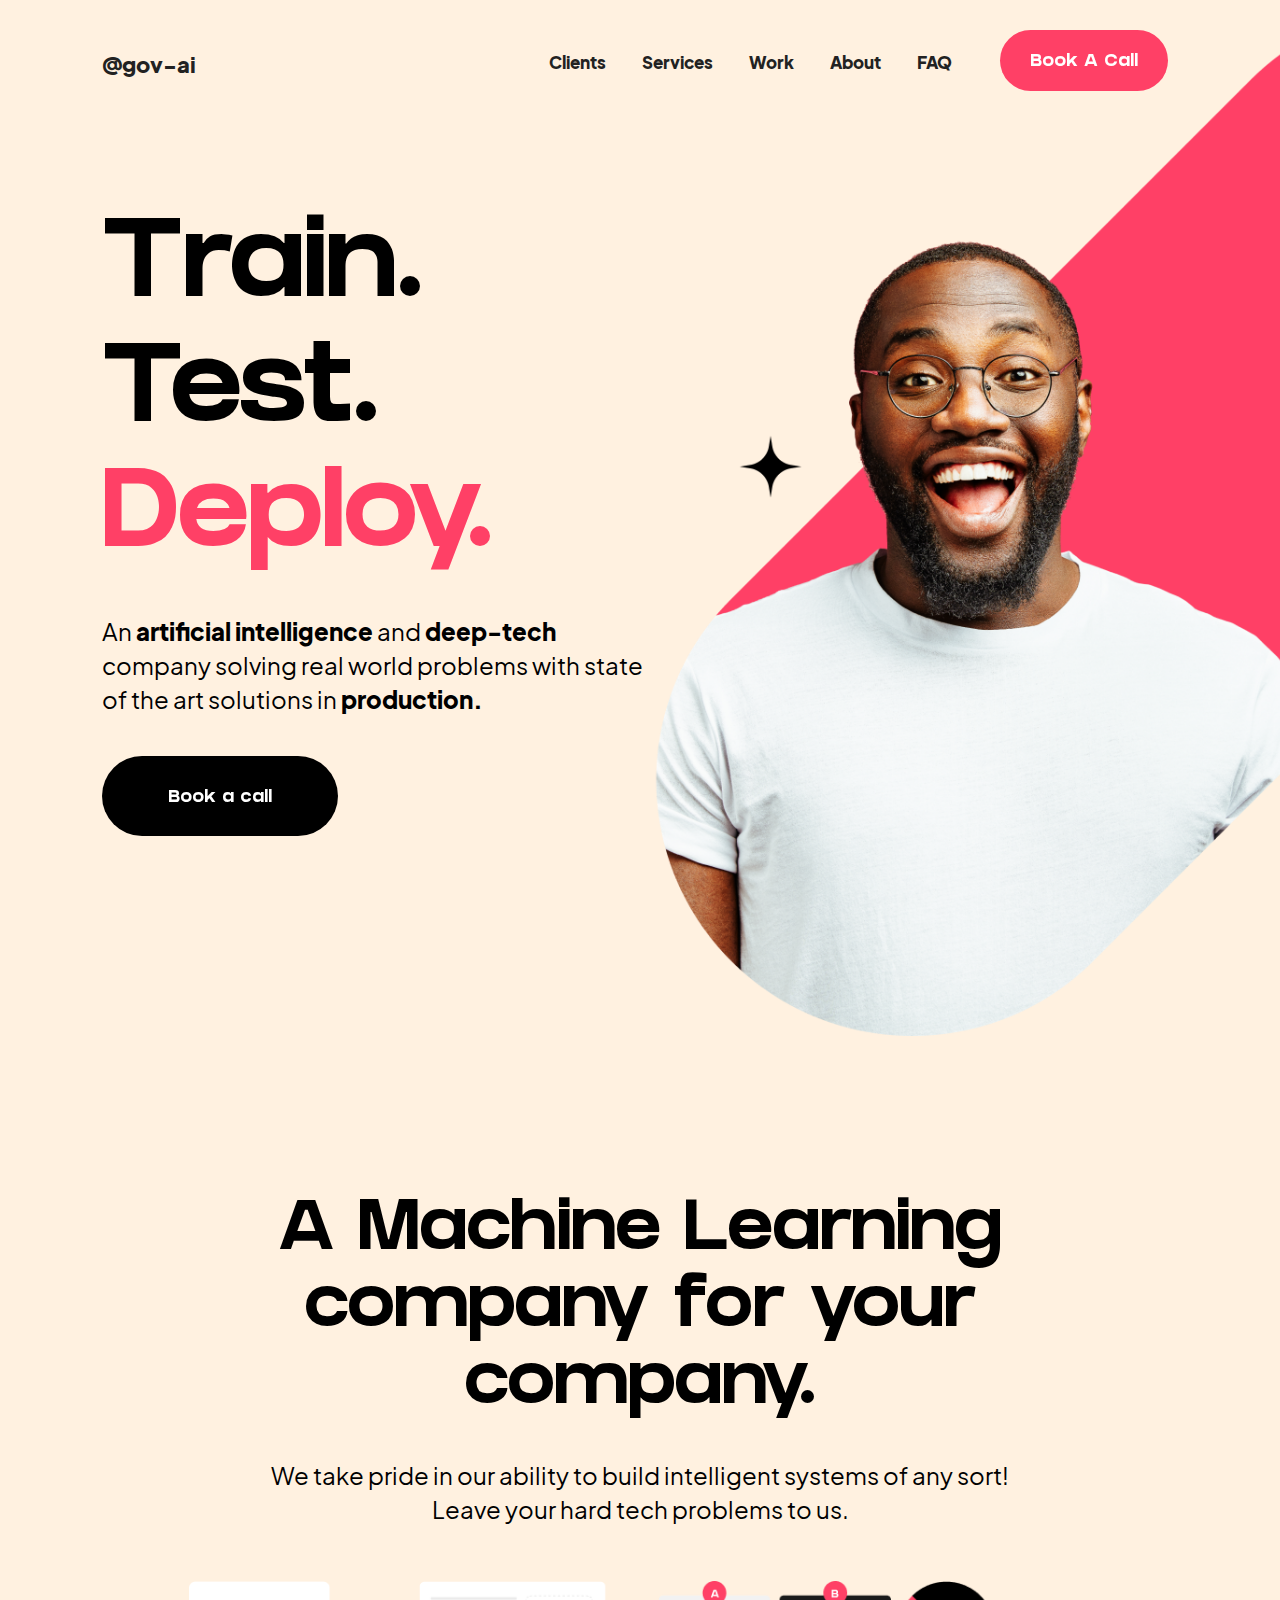
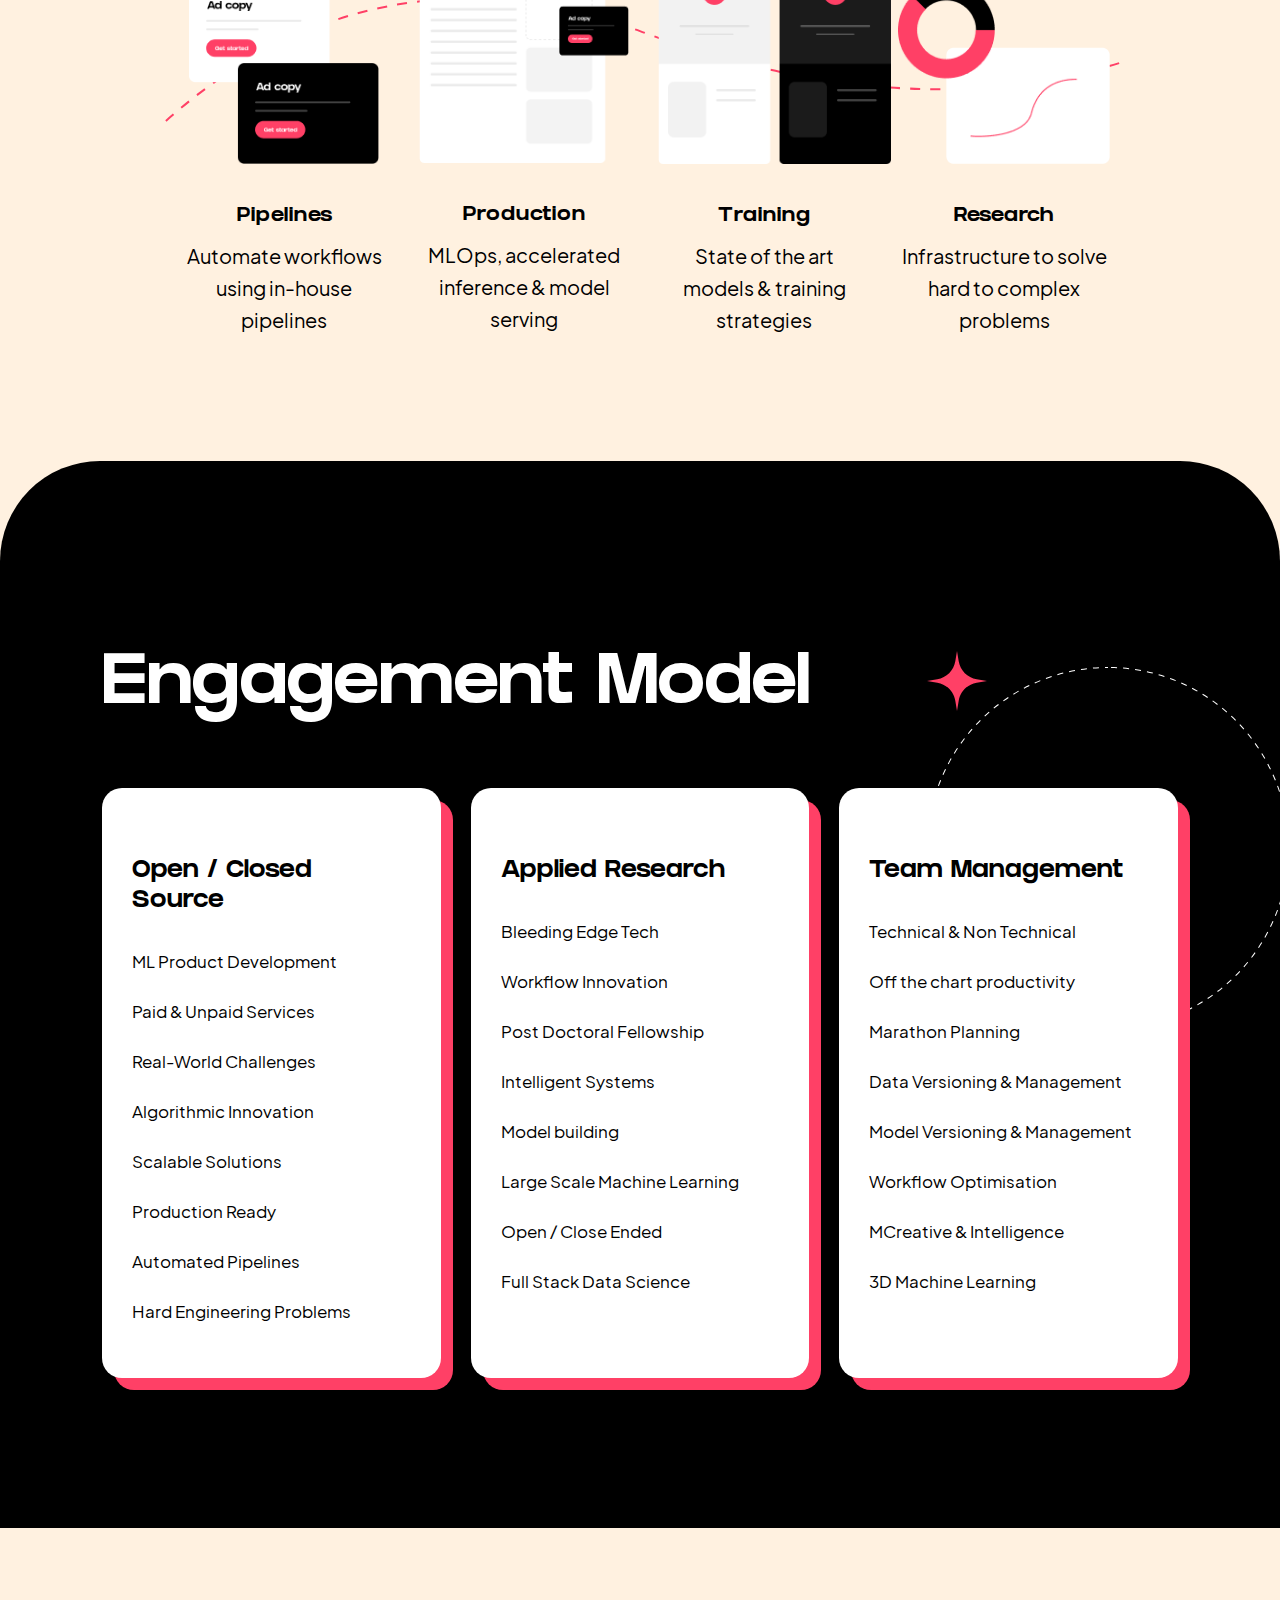
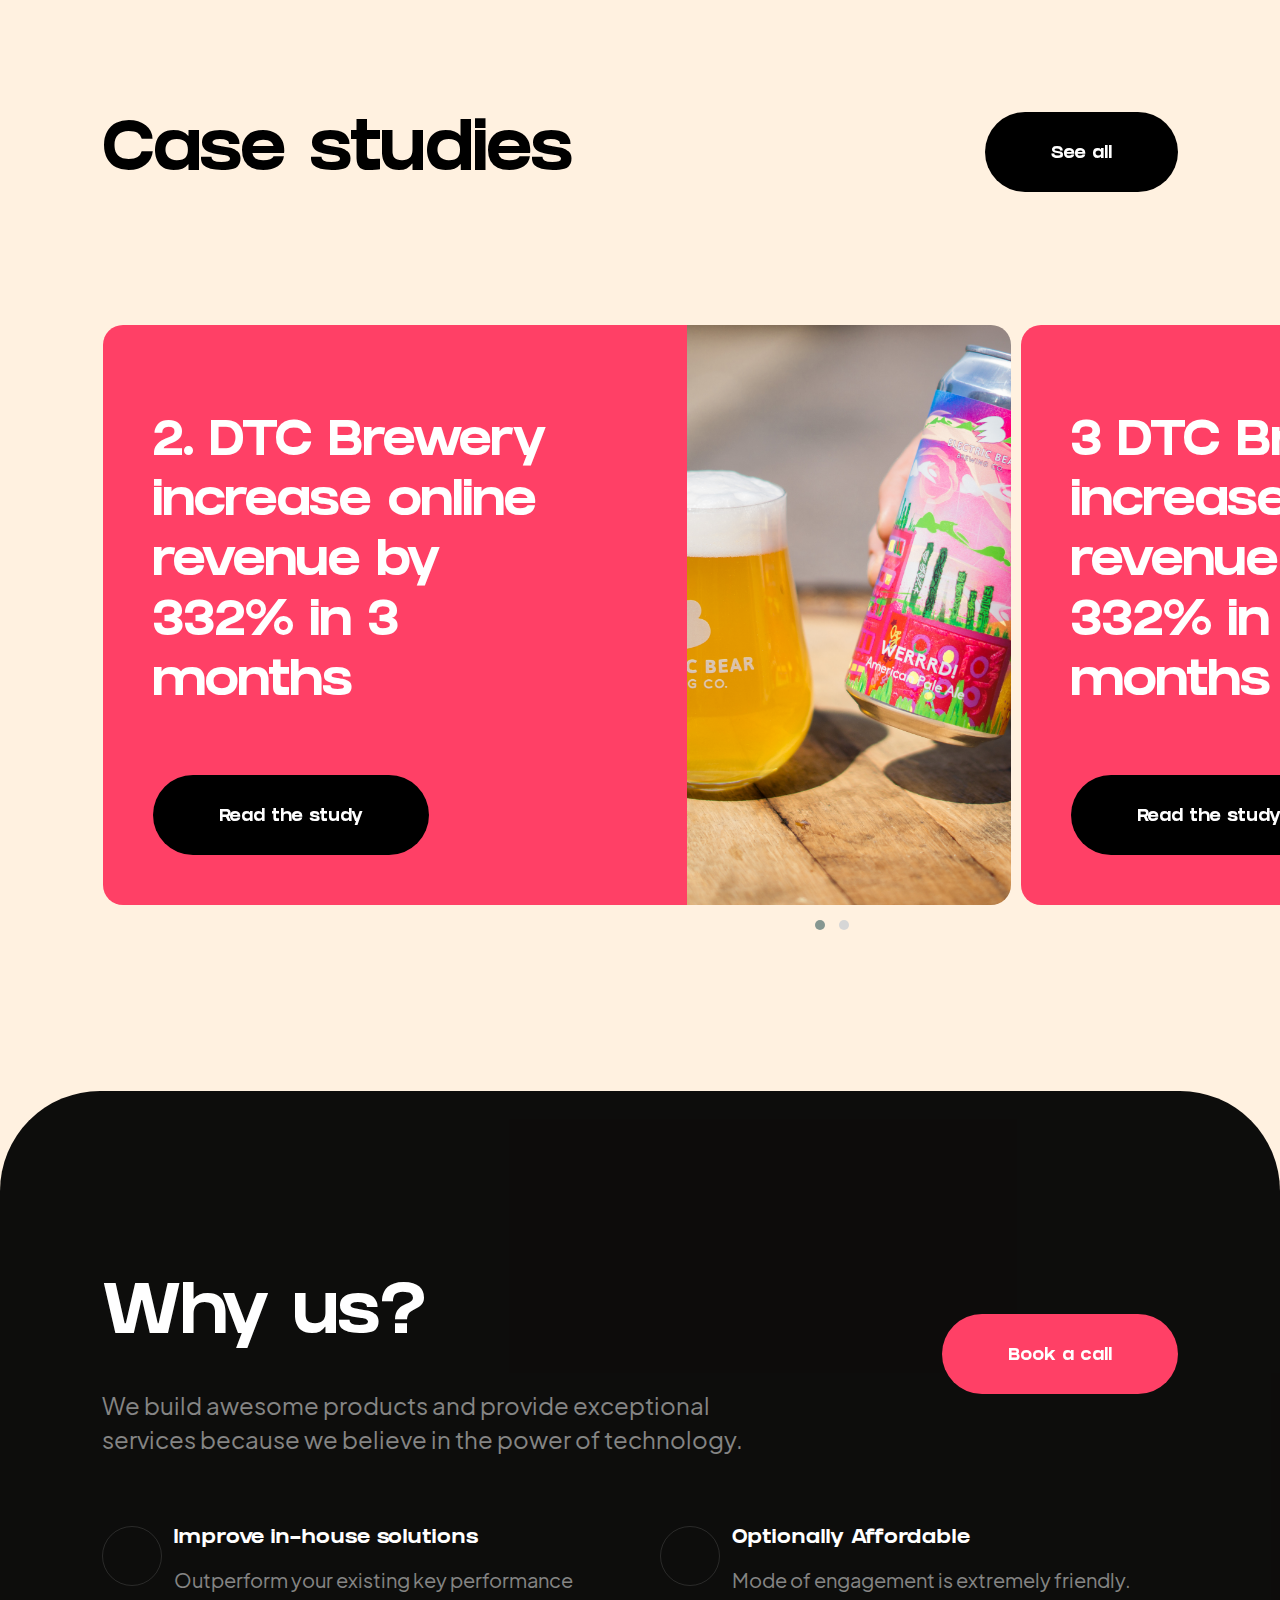
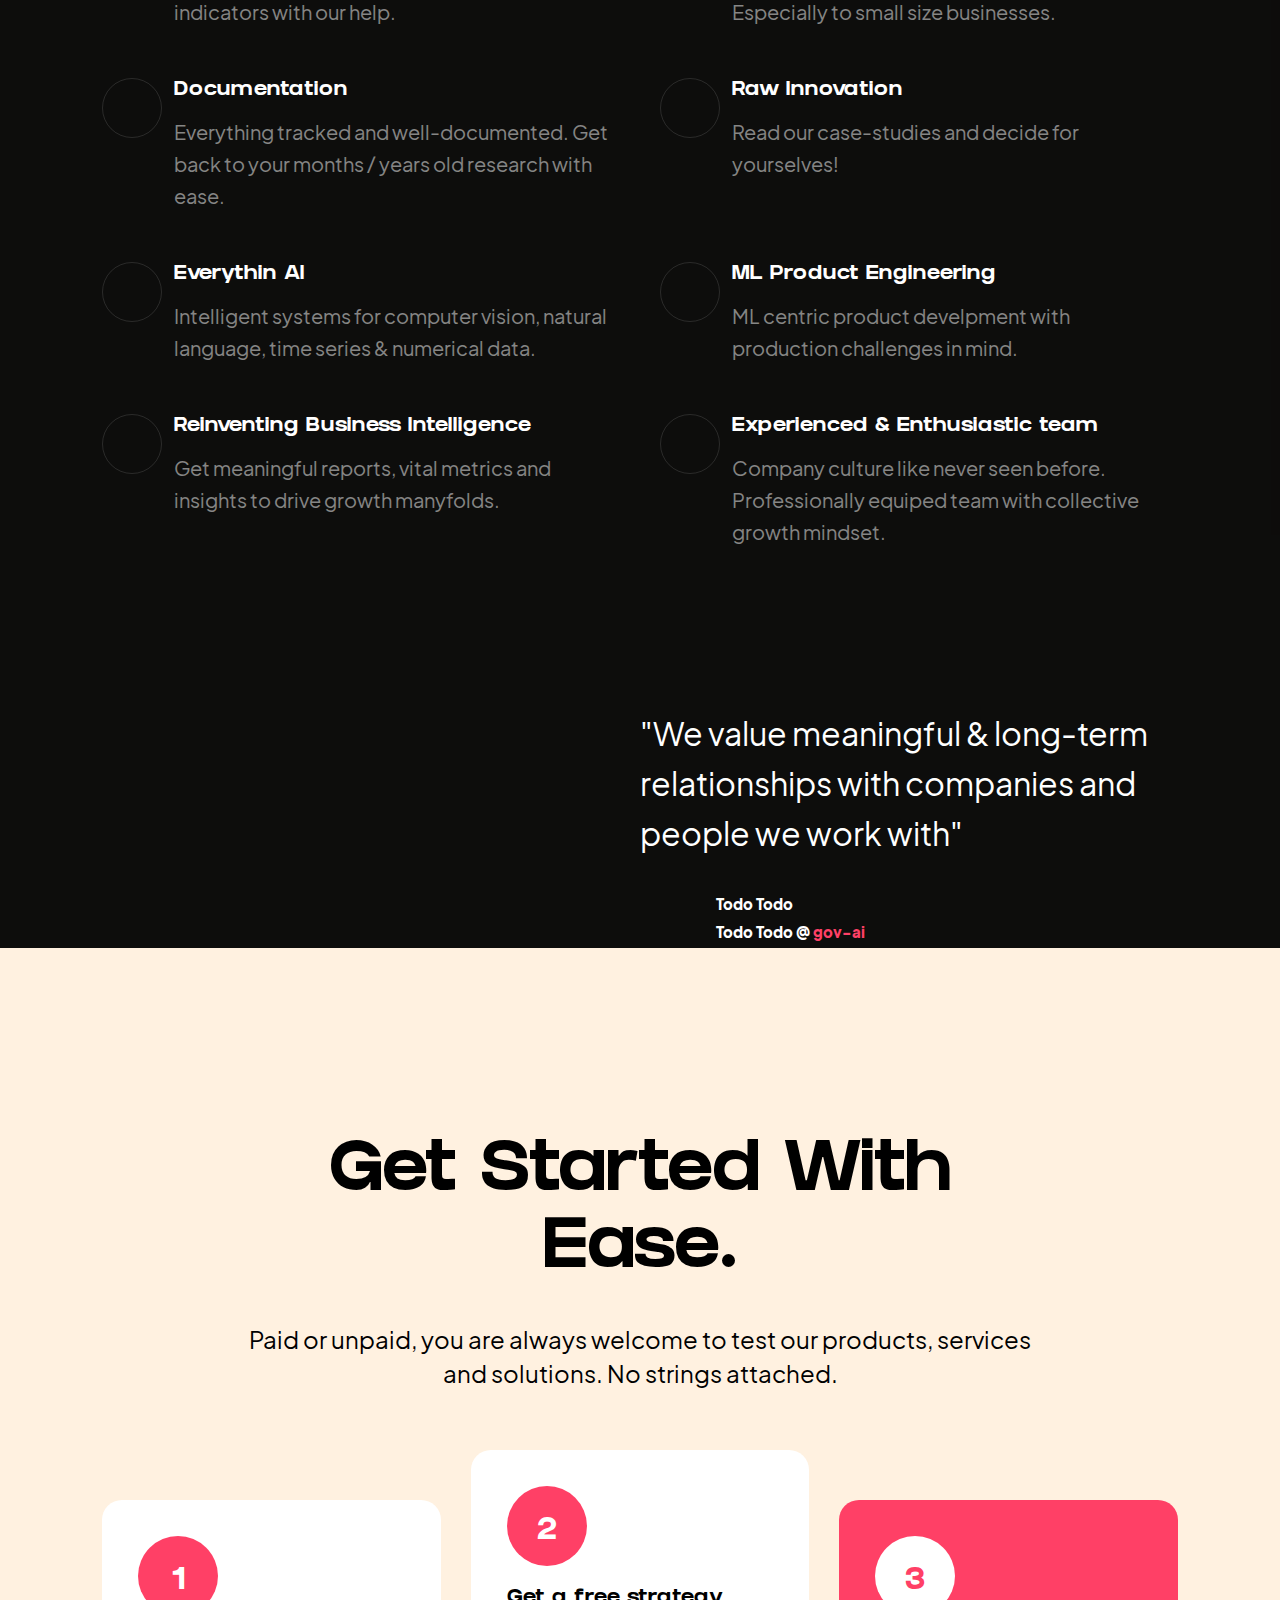
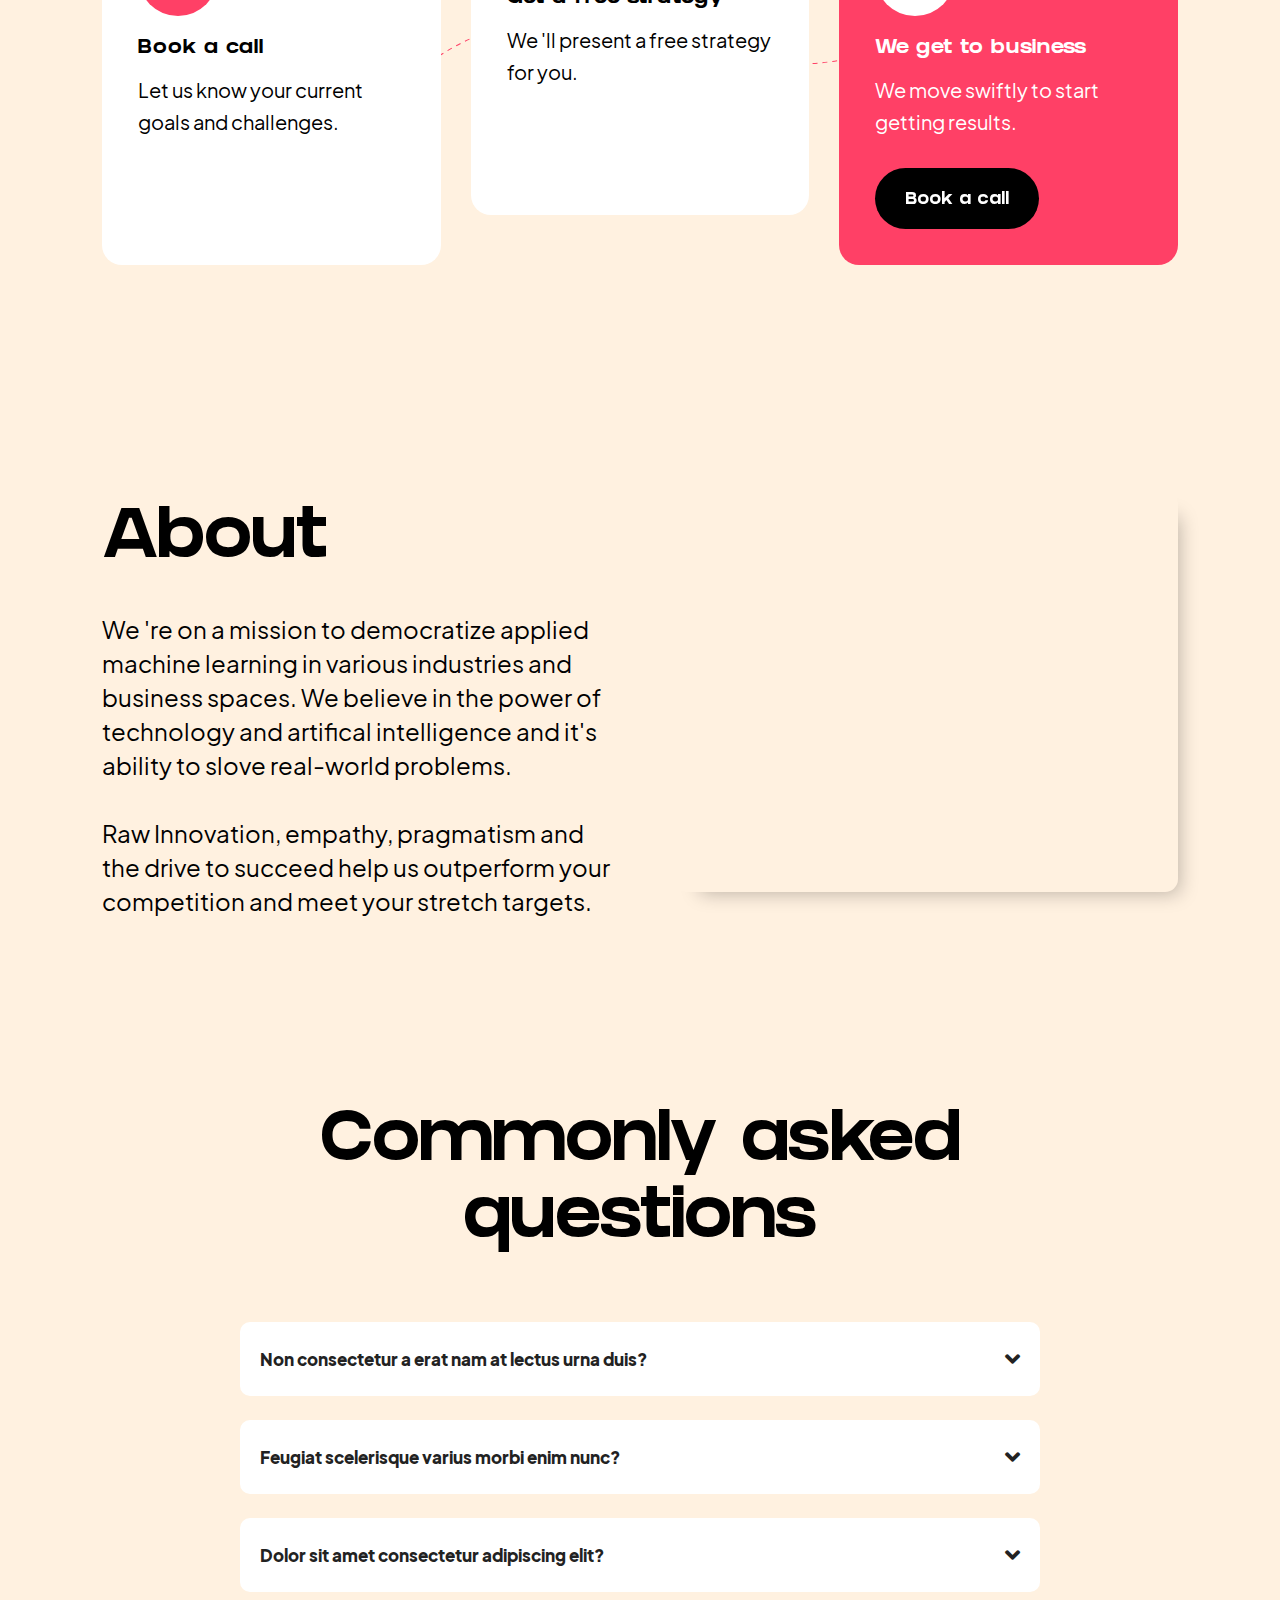
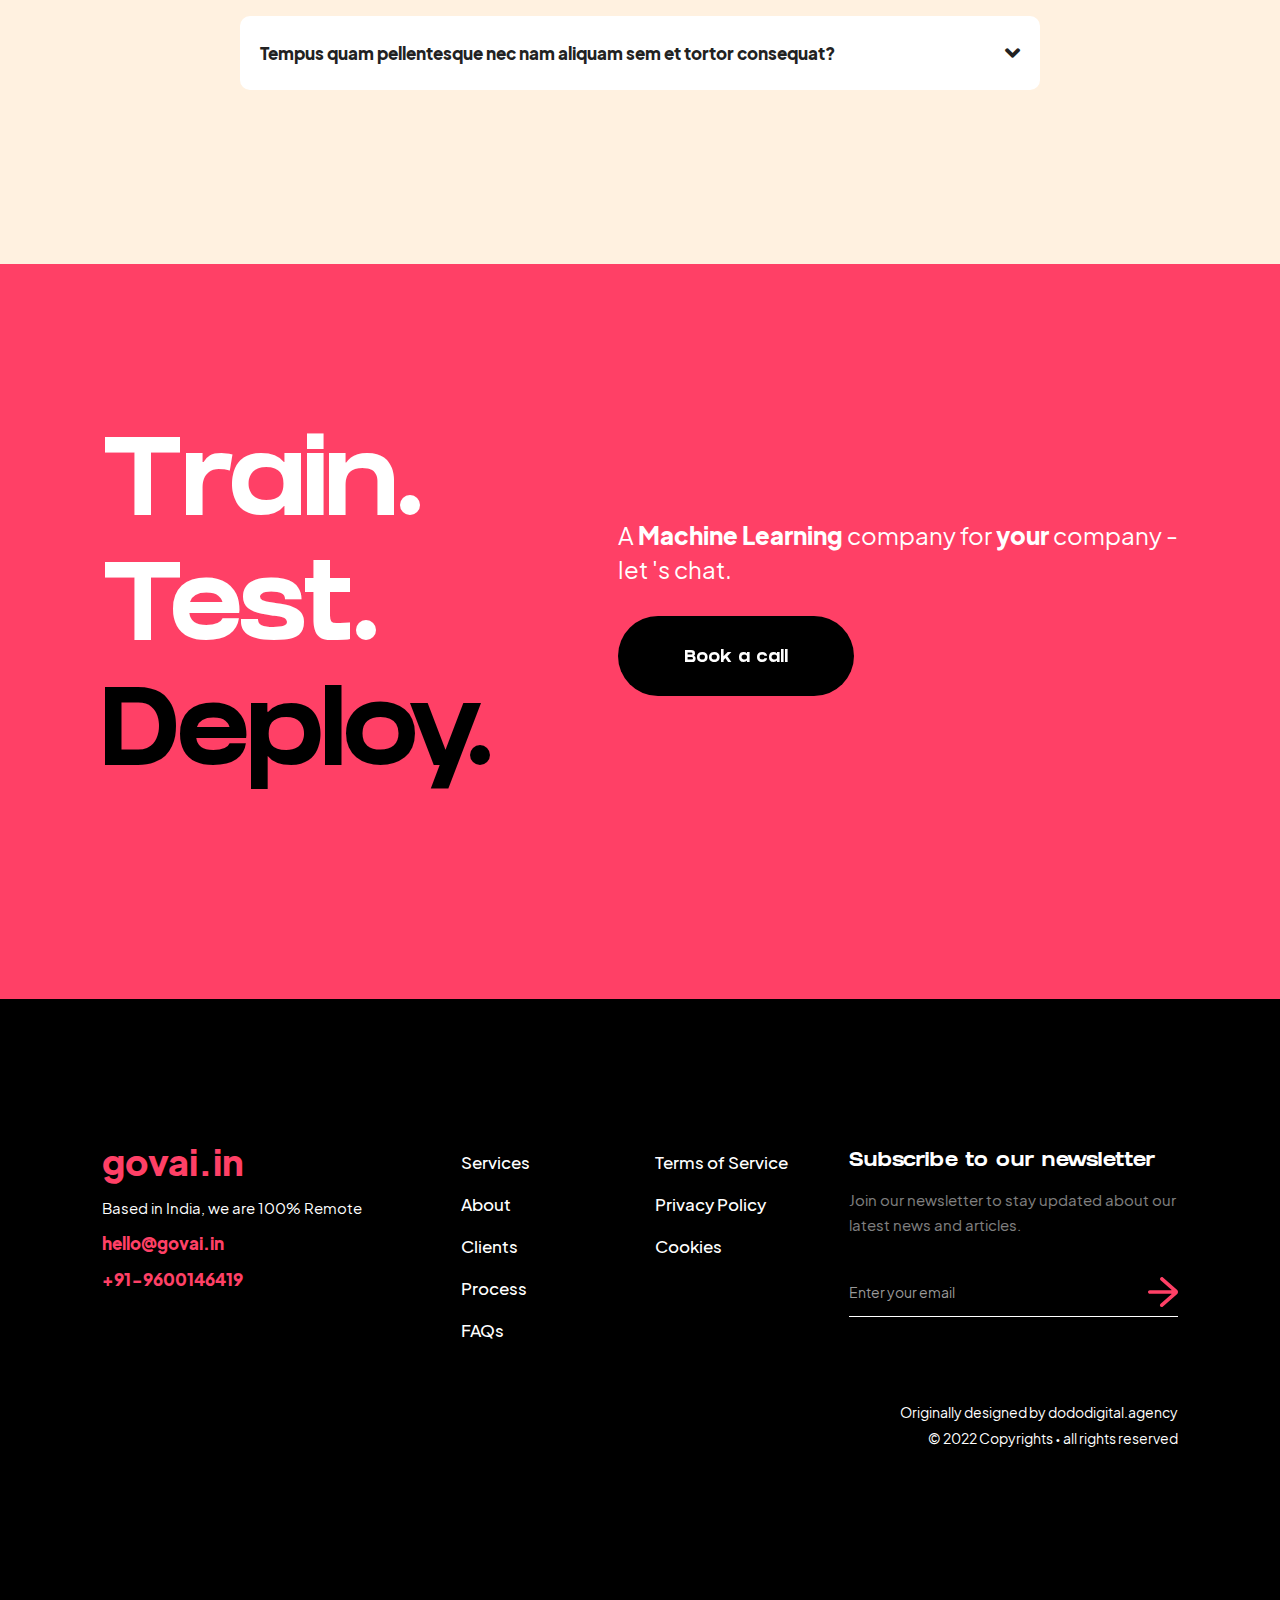
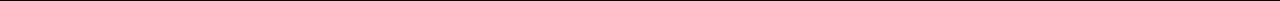
==== commit e432a612: "Update index.html" ====
--- a/index.html
+++ b/index.html
@@ -298,10 +298,10 @@
 							<div>Workflow Optimisation</div>
 						</div>
 						<div class="services__row">
-							<div>Software Design &amp; Architecture</div>
-						</div>
-						<div class="services__row">
-							<div>System Design &amp; Architecture</div>
+							<div>MCreative &amp; Intelligence</div>
+						</div>
+						<div class="services__row">
+							<div>3D Machine Learning</div>
 						</div>
 					</div>
 				</div>
@@ -627,4 +627,4 @@
 	</script>
 </body>
 
-</html>+</html>
